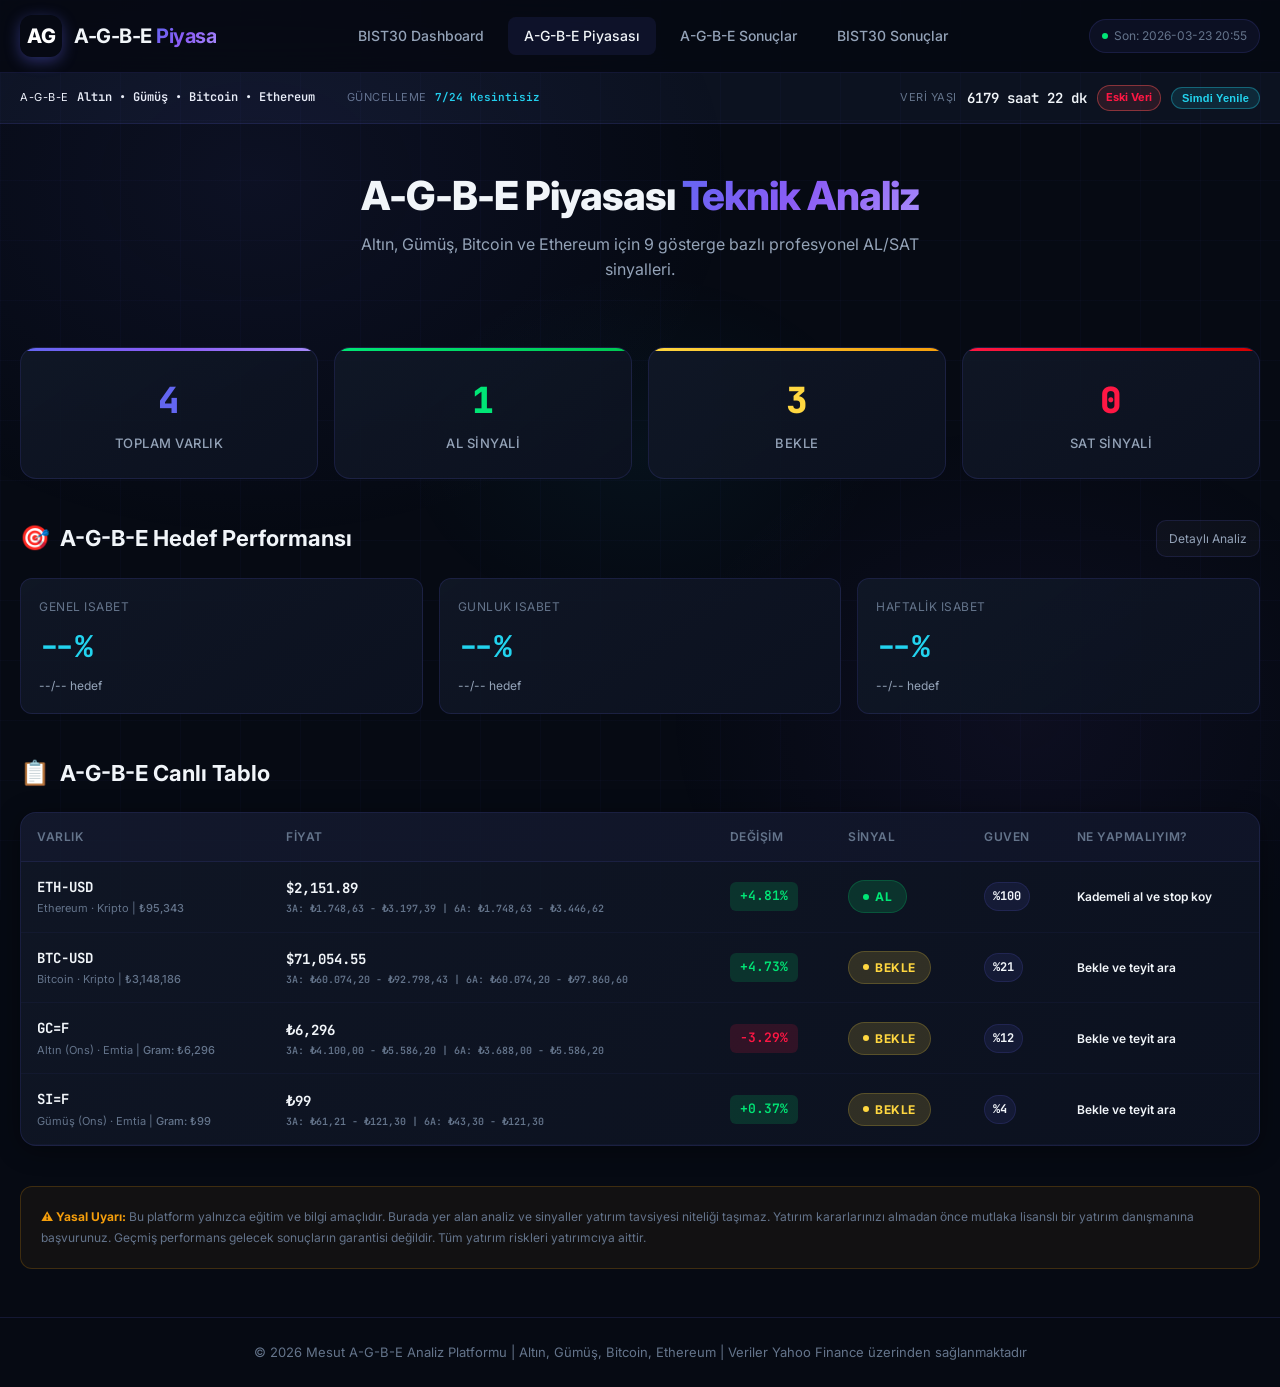
==== site/agbe.html @ 8041b6dc "feat: currency-aware display (USD for crypto, TL for commodities) + mobile overflow fix" ====
<!DOCTYPE html>
<html lang="tr">

<head>
    <meta charset="UTF-8">
    <meta name="viewport" content="width=device-width, initial-scale=1.0">
    <meta name="description"
        content="A-G-B-E Profesyonel Teknik Analiz - Altın, Gümüş, Bitcoin, Ethereum AL/SAT Sinyalleri">
    <title>A-G-B-E Analizi | Altın, Gümüş, Bitcoin, Ethereum</title>
    <link rel="stylesheet" href="css/style.css">
    <link rel="icon"
        href="data:image/svg+xml,%3Csvg xmlns='http://www.w3.org/2000/svg' viewBox='0 0 100 100'%3E%3Ctext y='.9em' font-size='90'%3E%F0%9F%93%8A%3C/text%3E%3C/svg%3E">
</head>

<body>

    <!-- Navbar -->
    <nav class="navbar">
        <div class="navbar-inner">
            <a href="index.html" class="logo">
                <div class="logo-icon" style="background:var(--accent-orange);">AG</div>
                <div class="logo-text">A-G-B-E <span>Piyasa</span></div>
            </a>
            <div class="nav-links">
                <a href="index.html" class="nav-link">BIST30 Dashboard</a>
                <a href="agbe.html" class="nav-link active" style="color:var(--accent-orange);">A-G-B-E Piyasası</a>
                <a href="agbe_tutturduklarim.html" class="nav-link">A-G-B-E Sonuçlar</a>
                <a href="tutturduklarim.html" class="nav-link">BIST30 Sonuçlar</a>
            </div>
            <button class="nav-toggle" id="navToggle" type="button" aria-label="Menüyü aç" aria-expanded="false" aria-controls="mobileNavPanel">
                <span class="sr-only">Menu</span>
                <span class="nav-toggle-bar"></span>
                <span class="nav-toggle-bar"></span>
                <span class="nav-toggle-bar"></span>
            </button>
            <div class="update-badge" id="updateBadge">
                <span class="update-dot"></span>
                <span id="updateTime">Yükleniyor...</span>
            </div>
        </div>
        <div class="mobile-nav-panel" id="mobileNavPanel">
            <a href="index.html" class="mobile-nav-link">BIST30 Dashboard</a>
            <a href="agbe.html" class="mobile-nav-link active" style="color:var(--accent-orange);">A-G-B-E Piyasası</a>
            <a href="agbe_tutturduklarim.html" class="mobile-nav-link">A-G-B-E Sonuçlar</a>
            <a href="tutturduklarim.html" class="mobile-nav-link">BIST30 Sonuçlar</a>
        </div>
    </nav>

    <!-- Market Bar -->
    <div class="market-bar" id="marketBar">
        <div class="market-bar-inner">
            <div class="market-item" id="agbeBar">
                <span class="market-label" style="color:var(--accent-orange);">A-G-B-E</span>
                <span class="market-value" style="font-size:12px;">Altın • Gümüş • Bitcoin • Ethereum</span>
            </div>
            <div class="market-item">
                <span class="market-label">Güncelleme</span>
                <span class="market-value" id="updateFreq" style="font-size:11px;color:var(--accent-cyan);">7/24 Kesintisiz</span>
            </div>
            <div class="market-item market-item-freshness">
                <span class="market-label">Veri Yaşı</span>
                <span class="market-value" id="dataAgeTop">--</span>
                <span class="market-freshness-state" id="dataStatusTop">Kontrol ediliyor</span>
                <button class="market-refresh-btn" id="manualRefreshBtn" type="button">Simdi Yenile</button>
            </div>
        </div>
    </div>

    <div class="container">

        <!-- Hero -->
        <div class="hero">
            <h1 class="hero-title">A-G-B-E Piyasası <span class="gradient-text">Teknik Analiz</span></h1>
            <p class="hero-desc">
                Altın, Gümüş, Bitcoin ve Ethereum için 9 gösterge bazlı profesyonel AL/SAT sinyalleri.
            </p>
        </div>

        <!-- Signal Summary -->
        <div class="signal-summary" id="signalSummary">
            <div class="signal-card total">
                <div class="signal-count" id="totalCount">0</div>
                <div class="signal-label">TOPLAM VARLIK</div>
            </div>
            <div class="signal-card buy">
                <div class="signal-count" id="buyCount">0</div>
                <div class="signal-label">AL SİNYALİ</div>
            </div>
            <div class="signal-card hold">
                <div class="signal-count" id="holdCount">0</div>
                <div class="signal-label">BEKLE</div>
            </div>
            <div class="signal-card sell">
                <div class="signal-count" id="sellCount">0</div>
                <div class="signal-label">SAT SİNYALİ</div>
            </div>
        </div>

        <!-- Performance Tracker -->
        <div class="section-header" id="performance-section">
            <h2 class="section-title">
                <span class="icon">🎯</span>
                A-G-B-E Hedef Performansı
            </h2>
            <a href="agbe_tutturduklarim.html" class="perf-link-btn">Detaylı Analiz</a>
        </div>
        <div class="performance-grid" id="performanceGrid">
            <div class="performance-card">
                <div class="performance-label">Genel Isabet</div>
                <div class="performance-value" id="overallHitRate">--%</div>
                <div class="performance-meta" id="overallHitCount">--/-- hedef</div>
            </div>
            <div class="performance-card">
                <div class="performance-label">Gunluk Isabet</div>
                <div class="performance-value" id="dailyHitRate">--%</div>
                <div class="performance-meta" id="dailyHitMeta">--/-- hedef</div>
            </div>
            <div class="performance-card">
                <div class="performance-label">Haftalik Isabet</div>
                <div class="performance-value" id="weeklyHitRate">--%</div>
                <div class="performance-meta" id="weeklyHitMeta">--/-- hedef</div>
            </div>
        </div>

        <!-- Varlık Tablosu -->
        <div class="section-header" id="stock-table">
            <h2 class="section-title">
                <span class="icon">📋</span>
                A-G-B-E Canlı Tablo
            </h2>
        </div>

        <div class="stock-table-wrapper">
            <table class="stock-table">
                <thead>
                    <tr>
                        <th data-sort="ticker">VARLIK</th>
                        <th data-sort="price">FİYAT</th>
                        <th data-sort="change_pct">DEĞİŞİM</th>
                        <th data-sort="signal">SİNYAL</th>
                        <th data-sort="confidence">GUVEN</th>
                        <th>NE YAPMALIYIM?</th>
                    </tr>
                </thead>
                <tbody id="stockTableBody">
                    <tr>
                        <td colspan="6" class="loading-cell">
                            <div class="loading">
                                <div class="spinner"></div>
                                <span class="loading-text">A-G-B-E verileri yükleniyor...</span>
                            </div>
                        </td>
                    </tr>
                </tbody>
            </table>
        </div>

        <!-- Disclaimer -->
        <div class="disclaimer">
            <strong>⚠️ Yasal Uyarı:</strong> Bu platform yalnızca eğitim ve bilgi amaçlıdır.
            Burada yer alan analiz ve sinyaller yatırım tavsiyesi niteliği taşımaz.
            Yatırım kararlarınızı almadan önce mutlaka lisanslı bir yatırım danışmanına başvurunuz.
            Geçmiş performans gelecek sonuçların garantisi değildir. Tüm yatırım riskleri yatırımcıya aittir.
        </div>

    </div>

    <!-- Footer -->
    <footer class="footer">
        <p>© 2026 Mesut A-G-B-E Analiz Platformu | Altın, Gümüş, Bitcoin, Ethereum | Veriler Yahoo Finance üzerinden
            sağlanmaktadır</p>
    </footer>

    <script src="js/app.js"></script>

    <!-- Floating Action & Bottom Nav -->
    <button class="scroll-top-btn" id="scrollTopBtn" aria-label="Yukari Cik">
        <svg viewBox="0 0 24 24"><path d="M12 4l-8 8h6v8h4v-8h6z"/></svg>
    </button>
    <nav class="bottom-nav">
        <div class="bottom-nav-inner">
            <a href="index.html" class="bottom-nav-link" id="navBist">
                <svg viewBox="0 0 24 24"><path d="M3 13h8V3H3v10zm0 8h8v-6H3v6zm10 0h8V11h-8v10zm0-18v6h8V3h-8z"/></svg>
                <span>BIST 30</span>
            </a>
            <a href="agbe.html" class="bottom-nav-link" id="navAgbe">
                <svg viewBox="0 0 24 24"><path d="M12 2C6.48 2 2 6.48 2 12s4.48 10 10 10 10-4.48 10-10S17.52 2 12 2zm1 13.5v1.5h-2v-1.5H8.5c-.83 0-1.5-.67-1.5-1.5v-2c0-.83.67-1.5 1.5-1.5h3v-1.5H8.5v-2H10V7h2v1.5h2.5c.83 0 1.5.67 1.5 1.5v2c0 .83-.67 1.5-1.5 1.5h-3v1.5h3v2z"/></svg>
                <span>AGBE</span>
            </a>
            <a href="tutturduklarim.html" class="bottom-nav-link" id="navPerfBist">
                <svg viewBox="0 0 24 24"><path d="M12 2C6.48 2 2 6.48 2 12s4.48 10 10 10 10-4.48 10-10S17.52 2 12 2zm-2 15l-5-5 1.41-1.41L10 14.17l7.59-7.59L19 8l-9 9z"/></svg>
                <span>Sonuç (B)</span>
            </a>
            <a href="agbe_tutturduklarim.html" class="bottom-nav-link" id="navPerfAgbe">
                <svg viewBox="0 0 24 24"><path d="M19 3H5c-1.1 0-2 .9-2 2v14c0 1.1.9 2 2 2h14c1.1 0 2-.9 2-2V5c0-1.1-.9-2-2-2zM9 17H7v-7h2v7zm4 0h-2V7h2v10zm4 0h-2v-4h2v4z"/></svg>
                <span>Sonuç (A)</span>
            </a>
        </div>
    </nav>
    <script>
        (function(){
            var path = window.location.pathname;
            if(path.includes('agbe_tutturduklarim')) document.getElementById('navPerfAgbe').classList.add('active-agbe');
            else if(path.includes('tutturduklarim')) document.getElementById('navPerfBist').classList.add('active');
            else if(path.includes('agbe')) document.getElementById('navAgbe').classList.add('active-agbe');
            else if(!path.includes('hisse')) document.getElementById('navBist').classList.add('active');

            var scrollBtn = document.getElementById('scrollTopBtn');
            window.addEventListener('scroll', function() {
                if(window.scrollY > 300) scrollBtn.classList.add('visible');
                else scrollBtn.classList.remove('visible');
            });
            scrollBtn.addEventListener('click', function() {
                window.scrollTo({ top: 0, behavior: 'smooth' });
            });
        })();
    </script>
</body>

</html>
---- site/css/style.css ----
/* ========================================
   BIST 30 ANALİZ - PREMIUM DARK THEME
   Borsa Analiz Platformu CSS
   ======================================== */

@import url('https://fonts.googleapis.com/css2?family=Inter:wght@300;400;500;600;700;800;900&family=JetBrains+Mono:wght@400;500;600&display=swap');

/* ── CSS Variables ── */
:root {
    --bg-primary: #060a13;
    --bg-secondary: #0c1220;
    --bg-card: #111827;
    --bg-card-hover: #1a2332;
    --bg-glass: rgba(17, 24, 39, 0.7);

    --border-color: rgba(99, 102, 241, 0.15);
    --border-glow: rgba(99, 102, 241, 0.3);

    --text-primary: #f1f5f9;
    --text-secondary: #94a3b8;
    --text-muted: #64748b;

    --accent-blue: #6366f1;
    --accent-purple: #8b5cf6;
    --accent-cyan: #22d3ee;
    --accent-gold: #f59e0b;

    --bull-green: #00e676;
    --bull-green-soft: rgba(0, 230, 118, 0.15);
    --bear-red: #ff1744;
    --bear-red-soft: rgba(255, 23, 68, 0.15);
    --hold-yellow: #ffd740;
    --hold-yellow-soft: rgba(255, 215, 64, 0.15);

    --gradient-1: linear-gradient(135deg, #6366f1 0%, #8b5cf6 50%, #a78bfa 100%);
    --gradient-bull: linear-gradient(135deg, #00e676, #00c853);
    --gradient-bear: linear-gradient(135deg, #ff1744, #d50000);
    --gradient-hold: linear-gradient(135deg, #ffd740, #f59e0b);
    --gradient-card: linear-gradient(145deg, rgba(17, 24, 39, 0.9) 0%, rgba(12, 18, 32, 0.95) 100%);

    --shadow-card: 0 4px 24px rgba(0, 0, 0, 0.4);
    --shadow-glow: 0 0 20px rgba(99, 102, 241, 0.2);
    --shadow-bull: 0 0 20px rgba(0, 230, 118, 0.15);
    --shadow-bear: 0 0 20px rgba(255, 23, 68, 0.15);

    --radius-sm: 8px;
    --radius-md: 12px;
    --radius-lg: 16px;
    --radius-xl: 24px;

    --transition: all 0.3s cubic-bezier(0.4, 0, 0.2, 1);
}

/* ── Reset & Base ── */
*,
*::before,
*::after {
    margin: 0;
    padding: 0;
    box-sizing: border-box;
}

html {
    scroll-behavior: smooth;
    overflow-x: hidden;
    width: 100%;
}

body {
    font-family: 'Inter', -apple-system, BlinkMacSystemFont, sans-serif;
    background: var(--bg-primary);
    color: var(--text-primary);
    line-height: 1.6;
    min-height: 100vh;
    overflow-x: hidden;
    width: 100%;
    position: relative;
}

/* ── Animated Background ── */
body::before {
    content: '';
    position: fixed;
    top: 0;
    left: 0;
    width: 100%;
    height: 100%;
    background:
        radial-gradient(ellipse 800px 600px at 20% 20%, rgba(99, 102, 241, 0.08) 0%, transparent 60%),
        radial-gradient(ellipse 600px 500px at 80% 80%, rgba(139, 92, 246, 0.06) 0%, transparent 60%),
        radial-gradient(ellipse 400px 300px at 50% 50%, rgba(34, 211, 238, 0.04) 0%, transparent 60%);
    pointer-events: none;
    z-index: 0;
}

/* ── Grid Lines Background ── */
body::after {
    content: '';
    position: fixed;
    top: 0;
    left: 0;
    width: 100%;
    height: 100%;
    background-image:
        linear-gradient(rgba(99, 102, 241, 0.03) 1px, transparent 1px),
        linear-gradient(90deg, rgba(99, 102, 241, 0.03) 1px, transparent 1px);
    background-size: 60px 60px;
    pointer-events: none;
    z-index: 0;
}

/* ── Layout ── */
.container {
    max-width: 1400px;
    margin: 0 auto;
    padding: 0 20px;
    position: relative;
    z-index: 1;
}

/* ── Header / Navbar ── */
.navbar {
    background: rgba(6, 10, 19, 0.85);
    backdrop-filter: blur(20px);
    -webkit-backdrop-filter: blur(20px);
    border-bottom: 1px solid var(--border-color);
    position: sticky;
    top: 0;
    z-index: 100;
    padding: 0 20px;
}

.navbar-inner {
    max-width: 1400px;
    margin: 0 auto;
    display: flex;
    align-items: center;
    justify-content: space-between;
    height: 72px;
}

.logo {
    display: flex;
    align-items: center;
    gap: 12px;
    text-decoration: none;
}

.logo-icon {
    width: 42px;
    height: 42px;
    background: var(--gradient-1);
    border-radius: var(--radius-md);
    display: flex;
    align-items: center;
    justify-content: center;
    font-size: 20px;
    font-weight: 800;
    color: white;
    box-shadow: 0 4px 15px rgba(99, 102, 241, 0.4);
    animation: pulse-glow 3s ease-in-out infinite;
}

@keyframes pulse-glow {

    0%,
    100% {
        box-shadow: 0 4px 15px rgba(99, 102, 241, 0.4);
    }

    50% {
        box-shadow: 0 4px 25px rgba(99, 102, 241, 0.6);
    }
}

.logo-text {
    font-size: 20px;
    font-weight: 700;
    color: var(--text-primary);
    letter-spacing: -0.5px;
}

.logo-text span {
    background: var(--gradient-1);
    -webkit-background-clip: text;
    -webkit-text-fill-color: transparent;
    background-clip: text;
}

.nav-links {
    display: flex;
    align-items: center;
    gap: 8px;
}

.nav-link {
    padding: 8px 16px;
    color: var(--text-secondary);
    text-decoration: none;
    font-size: 14px;
    font-weight: 500;
    border-radius: var(--radius-sm);
    transition: var(--transition);
}

.nav-link:hover,
.nav-link.active {
    color: var(--text-primary);
    background: rgba(99, 102, 241, 0.1);
}

.nav-link.active {
    color: var(--accent-blue);
}


.sr-only {
    position: absolute;
    width: 1px;
    height: 1px;
    padding: 0;
    margin: -1px;
    overflow: hidden;
    clip: rect(0, 0, 0, 0);
    border: 0;
}

.nav-toggle {
    display: none;
    width: 40px;
    height: 40px;
    border-radius: 10px;
    border: 1px solid var(--border-color);
    background: rgba(99, 102, 241, 0.08);
    align-items: center;
    justify-content: center;
    flex-direction: column;
    gap: 5px;
    cursor: pointer;
}

.nav-toggle-bar {
    width: 18px;
    height: 2px;
    border-radius: 999px;
    background: var(--text-primary);
    transition: transform 0.25s ease, opacity 0.2s ease;
}

.mobile-nav-panel {
    display: none;
}

.mobile-nav-link {
    text-decoration: none;
}

body.nav-open .nav-toggle-bar:nth-child(2) {
    transform: translateY(7px) rotate(45deg);
}

body.nav-open .nav-toggle-bar:nth-child(3) {
    opacity: 0;
}

body.nav-open .nav-toggle-bar:nth-child(4) {
    transform: translateY(-7px) rotate(-45deg);
}

.update-badge {
    display: flex;
    align-items: center;
    gap: 6px;
    font-size: 12px;
    color: var(--text-muted);
    padding: 6px 12px;
    background: rgba(99, 102, 241, 0.08);
    border: 1px solid var(--border-color);
    border-radius: 20px;
}

.update-dot {
    width: 6px;
    height: 6px;
    background: var(--bull-green);
    border-radius: 50%;
    animation: blink 2s ease-in-out infinite;
}

@keyframes blink {

    0%,
    100% {
        opacity: 1;
    }

    50% {
        opacity: 0.3;
    }
}

/* ── Market Summary Bar ── */
.market-bar {
    background: var(--bg-secondary);
    border-bottom: 1px solid var(--border-color);
    padding: 12px 20px;
    overflow: hidden;
}

.market-bar-inner {
    max-width: 1400px;
    margin: 0 auto;
    display: flex;
    align-items: center;
    gap: 32px;
}

.market-item {
    display: flex;
    align-items: center;
    gap: 8px;
    white-space: nowrap;
}

.market-item-label {
    font-size: 12px;
    color: var(--text-muted);
    text-transform: uppercase;
    letter-spacing: 0.5px;
}

.market-item-value {
    font-family: 'JetBrains Mono', monospace;
    font-size: 14px;
    font-weight: 600;
    color: var(--text-primary);
}

.market-item-change {
    font-family: 'JetBrains Mono', monospace;
    font-size: 13px;
    font-weight: 600;
    padding: 2px 8px;
    border-radius: 4px;
}

.market-item-change.positive {
    color: var(--bull-green);
    background: var(--bull-green-soft);
}

.market-item-change.negative {
    color: var(--bear-red);
    background: var(--bear-red-soft);
}

/* ── Hero Section ── */
.hero {
    padding: 48px 0 32px;
    text-align: center;
}

.hero h1 {
    font-size: 40px;
    font-weight: 800;
    letter-spacing: -1px;
    margin-bottom: 12px;
    line-height: 1.2;
}

.hero h1 .gradient {
    background: var(--gradient-1);
    -webkit-background-clip: text;
    -webkit-text-fill-color: transparent;
    background-clip: text;
}

.hero p {
    font-size: 16px;
    color: var(--text-secondary);
    max-width: 600px;
    margin: 0 auto;
}

/* ── Signal Summary Cards ── */
.signal-summary {
    display: grid;
    grid-template-columns: repeat(auto-fit, minmax(180px, 1fr));
    gap: 16px;
    margin: 32px 0;
}

.signal-card {
    background: var(--gradient-card);
    border: 1px solid var(--border-color);
    border-radius: var(--radius-lg);
    padding: 24px;
    text-align: center;
    transition: var(--transition);
    position: relative;
    overflow: hidden;
}

.signal-card::before {
    content: '';
    position: absolute;
    top: 0;
    left: 0;
    right: 0;
    height: 3px;
    border-radius: var(--radius-lg) var(--radius-lg) 0 0;
}

.signal-card.buy::before {
    background: var(--gradient-bull);
}

.signal-card.sell::before {
    background: var(--gradient-bear);
}

.signal-card.hold::before {
    background: var(--gradient-hold);
}

.signal-card.total::before {
    background: var(--gradient-1);
}

.signal-card:hover {
    transform: translateY(-4px);
    box-shadow: var(--shadow-card);
    border-color: var(--border-glow);
}

.signal-card-number {
    font-size: 36px;
    font-weight: 800;
    font-family: 'JetBrains Mono', monospace;
    margin-bottom: 4px;
}

.signal-card.buy .signal-card-number {
    color: var(--bull-green);
}

.signal-card.sell .signal-card-number {
    color: var(--bear-red);
}

.signal-card.hold .signal-card-number {
    color: var(--hold-yellow);
}

.signal-card.total .signal-card-number {
    color: var(--accent-blue);
}

.signal-card-label {
    font-size: 13px;
    color: var(--text-secondary);
    font-weight: 500;
    text-transform: uppercase;
    letter-spacing: 0.5px;
}

/* ── Stock Table ── */
.section-header {
    display: flex;
    align-items: center;
    justify-content: space-between;
    margin: 40px 0 20px;
    flex-wrap: wrap;
    gap: 16px;
}

.section-title {
    font-size: 22px;
    font-weight: 700;
    display: flex;
    align-items: center;
    gap: 10px;
}

.section-title .icon {
    font-size: 24px;
}

/* ── Filter & Search ── */
.controls {
    display: flex;
    align-items: center;
    gap: 10px;
    flex-wrap: wrap;
}

.search-box {
    position: relative;
}

.search-box input {
    background: var(--bg-card);
    border: 1px solid var(--border-color);
    border-radius: var(--radius-md);
    padding: 10px 16px 10px 40px;
    color: var(--text-primary);
    font-size: 14px;
    font-family: 'Inter', sans-serif;
    width: 220px;
    transition: var(--transition);
    outline: none;
}

.search-box input:focus {
    border-color: var(--accent-blue);
    box-shadow: 0 0 0 3px rgba(99, 102, 241, 0.15);
}

.search-box input::placeholder {
    color: var(--text-muted);
}

.search-box::before {
    content: '🔍';
    position: absolute;
    left: 14px;
    top: 50%;
    transform: translateY(-50%);
    font-size: 14px;
}

.filter-btn {
    padding: 10px 16px;
    background: var(--bg-card);
    border: 1px solid var(--border-color);
    border-radius: var(--radius-md);
    color: var(--text-secondary);
    font-size: 13px;
    font-weight: 500;
    cursor: pointer;
    transition: var(--transition);
    font-family: 'Inter', sans-serif;
}

.filter-btn:hover,
.filter-btn.active {
    background: rgba(99, 102, 241, 0.1);
    border-color: var(--accent-blue);
    color: var(--text-primary);
}

.filter-btn.active {
    color: var(--accent-blue);
}

/* ── Stock Table ── */
.stock-table-wrapper {
    background: var(--gradient-card);
    border: 1px solid var(--border-color);
    border-radius: var(--radius-lg);
    overflow: hidden;
    box-shadow: var(--shadow-card);
}

.stock-table {
    width: 100%;
    border-collapse: collapse;
}

.stock-table thead th {
    padding: 14px 16px;
    text-align: left;
    font-size: 12px;
    font-weight: 600;
    color: var(--text-muted);
    text-transform: uppercase;
    letter-spacing: 0.5px;
    border-bottom: 1px solid var(--border-color);
    background: rgba(99, 102, 241, 0.03);
    cursor: pointer;
    user-select: none;
    white-space: nowrap;
    transition: var(--transition);
}

.stock-table thead th:hover {
    color: var(--text-primary);
    background: rgba(99, 102, 241, 0.08);
}

.stock-table tbody tr {
    transition: var(--transition);
    cursor: pointer;
    border-bottom: 1px solid rgba(99, 102, 241, 0.05);
}

.stock-table tbody tr:hover {
    background: rgba(99, 102, 241, 0.06);
}

.stock-table td {
    padding: 14px 16px;
    font-size: 14px;
    vertical-align: middle;
}

.stock-name {
    display: flex;
    flex-direction: column;
    gap: 2px;
}

.stock-ticker {
    font-weight: 700;
    font-family: 'JetBrains Mono', monospace;
    color: var(--text-primary);
    font-size: 14px;
}

.stock-fullname {
    font-size: 12px;
    color: var(--text-muted);
}

.stock-price {
    font-family: 'JetBrains Mono', monospace;
    font-weight: 600;
    font-size: 14px;
}

.stock-change {
    font-family: 'JetBrains Mono', monospace;
    font-weight: 600;
    font-size: 13px;
    padding: 4px 10px;
    border-radius: 6px;
    display: inline-block;
}

.stock-change.positive {
    color: var(--bull-green);
    background: var(--bull-green-soft);
}

.stock-change.negative {
    color: var(--bear-red);
    background: var(--bear-red-soft);
}

.stock-change.neutral {
    color: var(--text-muted);
}

.rsi-value {
    font-family: 'JetBrains Mono', monospace;
    font-weight: 500;
    font-size: 13px;
}

.rsi-value.overbought {
    color: var(--bear-red);
}

.rsi-value.oversold {
    color: var(--bull-green);
}

.rsi-value.neutral {
    color: var(--text-secondary);
}

/* ── Signal Badge ── */
.signal-badge {
    padding: 6px 14px;
    border-radius: 20px;
    font-size: 12px;
    font-weight: 700;
    text-transform: uppercase;
    letter-spacing: 0.5px;
    display: inline-flex;
    align-items: center;
    gap: 6px;
    white-space: nowrap;
}

.signal-badge.strong-buy,
.signal-badge.buy,
.signal-badge.weak-buy {
    background: var(--bull-green-soft);
    color: var(--bull-green);
    border: 1px solid rgba(0, 230, 118, 0.2);
}

.signal-badge.strong-sell,
.signal-badge.sell,
.signal-badge.weak-sell {
    background: var(--bear-red-soft);
    color: var(--bear-red);
    border: 1px solid rgba(255, 23, 68, 0.2);
}

.signal-badge.hold {
    background: var(--hold-yellow-soft);
    color: var(--hold-yellow);
    border: 1px solid rgba(255, 215, 64, 0.2);
}

.signal-badge .dot {
    width: 6px;
    height: 6px;
    border-radius: 50%;
    background: currentColor;
    animation: blink 1.5s ease-in-out infinite;
}

/* ── Score Bar ── */
.score-bar {
    width: 80px;
    height: 6px;
    background: var(--bg-secondary);
    border-radius: 3px;
    overflow: hidden;
    position: relative;
}

.score-bar-fill {
    height: 100%;
    border-radius: 3px;
    transition: width 0.5s ease;
}

.score-value {
    font-family: 'JetBrains Mono', monospace;
    font-size: 12px;
    font-weight: 600;
    margin-top: 4px;
}

/* ── Top Signals Section ── */
.top-signals {
    display: grid;
    grid-template-columns: 1fr 1fr;
    gap: 20px;
    margin: 32px 0;
}

.top-signal-box {
    background: var(--gradient-card);
    border: 1px solid var(--border-color);
    border-radius: var(--radius-lg);
    padding: 24px;
    position: relative;
    overflow: hidden;
}

.top-signal-box::before {
    content: '';
    position: absolute;
    top: 0;
    left: 0;
    right: 0;
    height: 3px;
}

.top-signal-box.buy-box::before {
    background: var(--gradient-bull);
}

.top-signal-box.sell-box::before {
    background: var(--gradient-bear);
}

.top-signal-title {
    font-size: 16px;
    font-weight: 700;
    margin-bottom: 16px;
    display: flex;
    align-items: center;
    gap: 8px;
}

.top-signal-item {
    display: flex;
    align-items: center;
    justify-content: space-between;
    padding: 10px 0;
    border-bottom: 1px solid rgba(99, 102, 241, 0.05);
    transition: var(--transition);
    cursor: pointer;
}

.top-signal-item:hover {
    padding-left: 8px;
}

.top-signal-item:last-child {
    border-bottom: none;
}

.top-signal-ticker {
    font-family: 'JetBrains Mono', monospace;
    font-weight: 700;
    font-size: 14px;
}

.top-signal-score {
    font-family: 'JetBrains Mono', monospace;
    font-weight: 600;
    font-size: 13px;
    padding: 4px 10px;
    border-radius: 6px;
}

/* ── Detail Page ── */
.stock-header {
    padding: 32px 0 24px;
    display: flex;
    align-items: flex-start;
    justify-content: space-between;
    flex-wrap: wrap;
    gap: 20px;
}

.stock-header-left {
    display: flex;
    flex-direction: column;
    gap: 8px;
}

.stock-header-ticker {
    font-size: 16px;
    font-family: 'JetBrains Mono', monospace;
    color: var(--accent-blue);
    font-weight: 600;
}

.stock-header-name {
    font-size: 32px;
    font-weight: 800;
    letter-spacing: -0.5px;
}

.stock-header-sector {
    font-size: 14px;
    color: var(--text-muted);
    padding: 4px 12px;
    background: rgba(99, 102, 241, 0.08);
    border-radius: 20px;
    display: inline-block;
}

.stock-header-right {
    text-align: right;
    display: flex;
    flex-direction: column;
    align-items: flex-end;
    gap: 8px;
}

.stock-header-price {
    font-size: 36px;
    font-weight: 800;
    font-family: 'JetBrains Mono', monospace;
}

.stock-header-change {
    font-size: 18px;
    font-family: 'JetBrains Mono', monospace;
    font-weight: 600;
    padding: 4px 16px;
    border-radius: var(--radius-sm);
}

.back-link {
    display: inline-flex;
    align-items: center;
    gap: 6px;
    color: var(--text-secondary);
    text-decoration: none;
    font-size: 14px;
    margin-top: 24px;
    padding: 8px 16px;
    border-radius: var(--radius-md);
    transition: var(--transition);
}

.back-link:hover {
    color: var(--text-primary);
    background: rgba(99, 102, 241, 0.08);
}

/* ── Period Tabs ── */
.period-tabs {
    display: flex;
    gap: 4px;
    background: var(--bg-card);
    border-radius: var(--radius-md);
    padding: 4px;
    border: 1px solid var(--border-color);
    width: fit-content;
    margin: 24px 0;
}

.period-tab {
    padding: 8px 20px;
    border: none;
    background: transparent;
    color: var(--text-secondary);
    font-size: 13px;
    font-weight: 600;
    font-family: 'Inter', sans-serif;
    border-radius: var(--radius-sm);
    cursor: pointer;
    transition: var(--transition);
}

.period-tab:hover {
    color: var(--text-primary);
}

.period-tab.active {
    background: var(--accent-blue);
    color: white;
    box-shadow: 0 2px 8px rgba(99, 102, 241, 0.3);
}

/* ── Chart Container ── */
.chart-container {
    background: var(--gradient-card);
    border: 1px solid var(--border-color);
    border-radius: var(--radius-lg);
    padding: 24px;
    margin-bottom: 20px;
    box-shadow: var(--shadow-card);
}

.chart-title {
    font-size: 14px;
    font-weight: 600;
    color: var(--text-secondary);
    margin-bottom: 16px;
    text-transform: uppercase;
    letter-spacing: 0.5px;
}

.chart-area {
    height: 400px;
    position: relative;
}

.chart-area canvas {
    width: 100% !important;
    height: 100% !important;
}

.chart-grid {
    display: grid;
    grid-template-columns: 1fr 1fr;
    gap: 20px;
    margin-bottom: 20px;
}

.chart-grid .chart-area {
    height: 250px;
}

/* ── Indicator Cards ── */
.indicators-grid {
    display: grid;
    grid-template-columns: repeat(auto-fit, minmax(280px, 1fr));
    gap: 16px;
    margin: 20px 0;
}

.indicator-card {
    background: var(--gradient-card);
    border: 1px solid var(--border-color);
    border-radius: var(--radius-lg);
    padding: 20px;
    transition: var(--transition);
}

.indicator-card:hover {
    border-color: var(--border-glow);
    box-shadow: var(--shadow-glow);
}

.indicator-name {
    font-size: 12px;
    font-weight: 600;
    color: var(--text-muted);
    text-transform: uppercase;
    letter-spacing: 0.5px;
    margin-bottom: 8px;
}

.indicator-value {
    font-size: 24px;
    font-weight: 700;
    font-family: 'JetBrains Mono', monospace;
    margin-bottom: 4px;
}

.indicator-comment {
    font-size: 13px;
    color: var(--text-secondary);
}

.indicator-bar {
    width: 100%;
    height: 8px;
    background: var(--bg-secondary);
    border-radius: 4px;
    margin-top: 12px;
    overflow: hidden;
}

.indicator-bar-fill {
    height: 100%;
    border-radius: 4px;
    transition: width 0.8s ease;
}

/* ── Recommendation Card ── */
.rec-card {
    background: var(--gradient-card);
    border: 1px solid var(--border-color);
    border-radius: var(--radius-xl);
    padding: 32px;
    margin: 24px 0;
    text-align: center;
    position: relative;
    overflow: hidden;
}

.rec-card.buy {
    border-color: rgba(0, 230, 118, 0.2);
    box-shadow: var(--shadow-bull);
}

.rec-card.sell {
    border-color: rgba(255, 23, 68, 0.2);
    box-shadow: var(--shadow-bear);
}

.rec-signal {
    font-size: 32px;
    font-weight: 900;
    margin-bottom: 8px;
    letter-spacing: 1px;
}

.rec-score {
    font-size: 48px;
    font-weight: 800;
    font-family: 'JetBrains Mono', monospace;
    margin: 16px 0;
}

.rec-confidence {
    font-size: 14px;
    color: var(--text-secondary);
}

.rec-confidence-bar {
    width: 200px;
    height: 8px;
    background: var(--bg-secondary);
    border-radius: 4px;
    margin: 8px auto 0;
    overflow: hidden;
}

.rec-confidence-fill {
    height: 100%;
    border-radius: 4px;
    background: var(--gradient-1);
    transition: width 1s ease;
}

/* ── Analysis Details ── */
.analysis-details {
    margin: 24px 0;
}

.analysis-item {
    display: flex;
    align-items: center;
    justify-content: space-between;
    padding: 16px 20px;
    background: var(--gradient-card);
    border: 1px solid var(--border-color);
    border-radius: var(--radius-md);
    margin-bottom: 8px;
    transition: var(--transition);
}

.analysis-item:hover {
    border-color: var(--border-glow);
}

.analysis-left {
    display: flex;
    align-items: center;
    gap: 12px;
}

.analysis-indicator-name {
    font-weight: 600;
    font-size: 14px;
    min-width: 100px;
}

.analysis-comment {
    font-size: 13px;
    color: var(--text-secondary);
}

.analysis-score {
    font-family: 'JetBrains Mono', monospace;
    font-weight: 700;
    font-size: 14px;
    padding: 4px 12px;
    border-radius: 6px;
    white-space: nowrap;
}

.analysis-score.positive {
    color: var(--bull-green);
    background: var(--bull-green-soft);
}

.analysis-score.negative {
    color: var(--bear-red);
    background: var(--bear-red-soft);
}

.analysis-score.neutral {
    color: var(--text-muted);
    background: rgba(100, 116, 139, 0.1);
}

/* ── Disclaimer ── */
.disclaimer {
    margin: 40px 0;
    padding: 20px;
    background: rgba(245, 158, 11, 0.05);
    border: 1px solid rgba(245, 158, 11, 0.2);
    border-radius: var(--radius-md);
    font-size: 12px;
    color: var(--text-muted);
    line-height: 1.7;
}

.disclaimer strong {
    color: var(--accent-gold);
}

/* ── Footer ── */
.footer {
    border-top: 1px solid var(--border-color);
    padding: 32px 20px;
    margin-top: 60px;
    text-align: center;
}

.footer p {
    font-size: 13px;
    color: var(--text-muted);
}

.footer a {
    color: var(--accent-blue);
    text-decoration: none;
}

/* ── Loading ── */
.loading {
    display: flex;
    flex-direction: column;
    align-items: center;
    justify-content: center;
    padding: 80px 20px;
    gap: 20px;
}

.spinner {
    width: 48px;
    height: 48px;
    border: 3px solid var(--border-color);
    border-top-color: var(--accent-blue);
    border-radius: 50%;
    animation: spin 0.8s linear infinite;
}

@keyframes spin {
    to {
        transform: rotate(360deg);
    }
}

.loading-text {
    font-size: 14px;
    color: var(--text-secondary);
}

/* ── Responsive ── */
@media (max-width: 768px) {
    .navbar-inner {
        height: auto;
        min-height: 68px;
        padding: 12px 0;
        gap: 12px;
    }

    .nav-links {
        display: none;
    }

    .nav-toggle {
        display: inline-flex;
    }

    .update-badge {
        margin-left: auto;
    }

    .mobile-nav-panel {
        display: grid;
        gap: 6px;
        max-height: 0;
        overflow: hidden;
        opacity: 0;
        padding: 0;
        border-top: 1px solid transparent;
        transition: max-height 0.25s ease, opacity 0.2s ease, padding 0.2s ease;
    }

    .mobile-nav-link {
        display: block;
        color: var(--text-secondary);
        padding: 9px 8px;
        border-radius: 8px;
        font-size: 14px;
        border: 1px solid transparent;
    }

    .mobile-nav-link.active {
        color: var(--accent-blue);
        border-color: rgba(99, 102, 241, 0.25);
        background: rgba(99, 102, 241, 0.08);
    }

    body.nav-open .mobile-nav-panel {
        max-height: 220px;
        opacity: 1;
        padding: 10px 0 4px;
        border-top-color: var(--border-color);
    }

    .hero h1 {
        font-size: 28px;
    }

    .signal-summary {
        grid-template-columns: repeat(2, 1fr);
    }

    .top-signals {
        grid-template-columns: 1fr;
    }

    .chart-grid {
        grid-template-columns: 1fr;
    }

    .stock-table-wrapper {
        overflow: visible;
    }

    .stock-table {
        min-width: 0;
    }

    .stock-header {
        flex-direction: column;
    }

    .stock-header-right {
        align-items: flex-start;
        text-align: left;
    }

    .stock-header-price {
        font-size: 28px;
    }

    .indicators-grid {
        grid-template-columns: 1fr;
    }

    .section-header {
        flex-direction: column;
        align-items: flex-start;
    }

    .controls {
        width: 100%;
    }

    .search-box input {
        width: 100%;
    }

    .analysis-item {
        flex-direction: column;
        align-items: flex-start;
        gap: 8px;
    }

    .market-bar-inner {
        overflow-x: auto;
        -webkit-overflow-scrolling: touch;
        padding-bottom: 8px;
        /* Room for scrollbar */
    }

    .market-item-freshness {
        margin-left: 0;
        flex-wrap: wrap;
    }

    .market-refresh-btn {
        width: 100%;
        text-align: center;
    }
}

@media (max-width: 480px) {
    .update-badge {
        width: 100%;
        justify-content: center;
    }

    .mobile-nav-link {
        font-size: 13px;
    }

    .signal-summary {
        grid-template-columns: 1fr 1fr;
        gap: 10px;
    }

    .signal-card {
        padding: 16px;
    }

    .signal-card-number {
        font-size: 28px;
    }

    .container {
        padding: 0 12px;
    }
}

/* ── Scrollbar ── */
::-webkit-scrollbar {
    width: 8px;
    height: 8px;
}

::-webkit-scrollbar-track {
    background: var(--bg-secondary);
}

::-webkit-scrollbar-thumb {
    background: var(--border-color);
    border-radius: 4px;
}

::-webkit-scrollbar-thumb:hover {
    background: var(--accent-blue);
}

/* ── Animations ── */
@keyframes fadeInUp {
    from {
        opacity: 0;
        transform: translateY(20px);
    }

    to {
        opacity: 1;
        transform: translateY(0);
    }
}

.fade-in {
    animation: fadeInUp 0.5s ease forwards;
}

.fade-in-delay-1 {
    animation-delay: 0.1s;
    opacity: 0;
}

.fade-in-delay-2 {
    animation-delay: 0.2s;
    opacity: 0;
}

.fade-in-delay-3 {
    animation-delay: 0.3s;
    opacity: 0;
}

.fade-in-delay-4 {
    animation-delay: 0.4s;
    opacity: 0;
}

/* ============================
   V2.0 — New Section Styles
   ============================ */

/* ── Gradient Text ── */
.gradient-text {
    background: var(--gradient-1);
    -webkit-background-clip: text;
    -webkit-text-fill-color: transparent;
    background-clip: text;
}

/* ── Market Bar Labels ── */
.market-label {
    font-size: 11px;
    color: var(--text-muted);
    text-transform: uppercase;
    letter-spacing: 0.5px;
}

.market-value {
    font-family: 'JetBrains Mono', monospace;
    font-size: 14px;
    font-weight: 600;
    color: var(--text-primary);
}

.market-change {
    font-family: 'JetBrains Mono', monospace;
    font-size: 13px;
    font-weight: 600;
    padding: 2px 8px;
    border-radius: 4px;
}

.market-change.positive {
    color: var(--bull-green);
    background: var(--bull-green-soft);
}

.market-change.negative {
    color: var(--bear-red);
    background: var(--bear-red-soft);
}

.market-item-freshness {
    margin-left: auto;
    gap: 10px;
}


.market-refresh-btn {
    border: 1px solid rgba(34, 211, 238, 0.35);
    background: rgba(34, 211, 238, 0.12);
    color: var(--accent-cyan);
    border-radius: 999px;
    padding: 4px 10px;
    font-size: 11px;
    font-weight: 700;
    letter-spacing: 0.2px;
    cursor: pointer;
    transition: var(--transition);
}

.market-refresh-btn:hover {
    background: rgba(34, 211, 238, 0.2);
    border-color: rgba(34, 211, 238, 0.55);
}

.market-refresh-btn:disabled {
    opacity: 0.65;
    cursor: wait;
}

#manualRefreshStatus {
    color: var(--text-muted);
}

.market-freshness-state {
    font-size: 11px;
    font-weight: 700;
    padding: 3px 8px;
    border-radius: 999px;
    border: 1px solid var(--border-color);
    color: var(--text-secondary);
    background: rgba(255, 255, 255, 0.04);
}

.market-freshness-state.fresh {
    color: var(--bull-green);
    border-color: rgba(34, 197, 94, 0.45);
    background: rgba(34, 197, 94, 0.12);
}

.market-freshness-state.warn {
    color: var(--accent-yellow);
    border-color: rgba(255, 215, 64, 0.4);
    background: rgba(255, 215, 64, 0.12);
}

.market-freshness-state.stale {
    color: var(--bear-red);
    border-color: rgba(255, 82, 82, 0.45);
    background: rgba(255, 82, 82, 0.12);
}

/* ── Hero Updates ── */
.hero-title {
    font-size: 40px;
    font-weight: 800;
    letter-spacing: -1px;
    margin-bottom: 12px;
    line-height: 1.2;
}

.hero-desc {
    font-size: 16px;
    color: var(--text-secondary);
    max-width: 700px;
    margin: 0 auto;
}

/* ── Signal Count/Label ── */
.signal-count {
    font-size: 36px;
    font-weight: 800;
    font-family: 'JetBrains Mono', monospace;
    margin-bottom: 4px;
}

.signal-card.buy .signal-count {
    color: var(--bull-green);
}

.signal-card.sell .signal-count {
    color: var(--bear-red);
}

.signal-card.hold .signal-count {
    color: var(--hold-yellow);
}

.signal-card.total .signal-count {
    color: var(--accent-blue);
}

.signal-label {
    font-size: 13px;
    color: var(--text-secondary);
    font-weight: 500;
    text-transform: uppercase;
    letter-spacing: 0.5px;
}

/* ── Table Controls ── */
.table-controls {
    display: flex;
    align-items: center;
    gap: 12px;
    flex-wrap: wrap;
}

.search-icon {
    font-size: 14px;
    position: absolute;
    left: 14px;
    top: 50%;
    transform: translateY(-50%);
}

.search-input {
    background: var(--bg-card);
    border: 1px solid var(--border-color);
    border-radius: var(--radius-md);
    padding: 10px 16px 10px 36px;
    color: var(--text-primary);
    font-size: 14px;
    font-family: 'Inter', sans-serif;
    width: 200px;
    transition: var(--transition);
    outline: none;
}

.search-input:focus {
    border-color: var(--accent-blue);
    box-shadow: 0 0 0 3px rgba(99, 102, 241, 0.15);
}

.search-input::placeholder {
    color: var(--text-muted);
}

.filter-tabs {
    display: flex;
    gap: 4px;
}

.filter-tab {
    padding: 8px 16px;
    background: var(--bg-card);
    border: 1px solid var(--border-color);
    border-radius: var(--radius-md);
    color: var(--text-secondary);
    font-size: 13px;
    font-weight: 500;
    cursor: pointer;
    transition: var(--transition);
    font-family: 'Inter', sans-serif;
}

.filter-tab:hover,
.filter-tab.active {
    background: rgba(99, 102, 241, 0.1);
    border-color: var(--accent-blue);
    color: var(--text-primary);
}

.filter-tab.active {
    color: var(--accent-blue);
}

/* ── Top Signals Grid ── */
.top-signals-grid {
    display: grid;
    grid-template-columns: 1fr 1fr;
    gap: 20px;
    margin: 20px 0;
}

.top-signals-list {
    background: var(--gradient-card);
    border: 1px solid var(--border-color);
    border-radius: var(--radius-lg);
    padding: 16px;
}

.top-signal-item {
    display: flex;
    align-items: center;
    justify-content: space-between;
    padding: 12px 8px;
    border-bottom: 1px solid rgba(99, 102, 241, 0.05);
    transition: var(--transition);
    text-decoration: none;
    color: inherit;
    border-radius: var(--radius-sm);
}

.top-signal-item:hover {
    background: rgba(99, 102, 241, 0.06);
    padding-left: 12px;
}

.top-signal-item:last-child {
    border-bottom: none;
}

.top-signal-left {
    display: flex;
    align-items: center;
    gap: 8px;
    font-size: 14px;
}

.top-signal-right {
    display: flex;
    align-items: center;
    gap: 10px;
}

/* ── Stock Table Cell ── */
.stock-cell-name {
    display: flex;
    flex-direction: column;
    gap: 2px;
}

.stock-cell-name strong {
    font-family: 'JetBrains Mono', monospace;
    font-size: 14px;
}

.stock-sector {
    font-size: 11px;
    color: var(--text-muted);
}

.price-cell {
    font-family: 'JetBrains Mono', monospace;
    font-weight: 600;
    font-size: 14px;
}

.price-main {
    font-size: 14px;
    font-weight: 700;
}

.price-ranges {
    margin-top: 3px;
    font-size: 10px;
    color: var(--text-muted);
    line-height: 1.35;
}

.setup-badge,
.rr-badge {
    display: inline-block;
    font-family: 'JetBrains Mono', monospace;
    font-size: 11px;
    border-radius: 999px;
    padding: 2px 8px;
    border: 1px solid var(--border-color);
}

.setup-badge.grade-a {
    color: var(--bull-green);
    background: rgba(34, 197, 94, 0.12);
}

.setup-badge.grade-b {
    color: var(--accent-yellow);
    background: rgba(255, 215, 64, 0.12);
}

.setup-badge.grade-c {
    color: var(--bear-red);
    background: rgba(255, 82, 82, 0.12);
}

.setup-hint {
    display: block;
    margin-top: 3px;
    font-size: 10px;
    color: var(--text-muted);
}

.rr-badge.rr-good {
    color: var(--bull-green);
    background: rgba(34, 197, 94, 0.12);
}

.rr-badge.rr-mid {
    color: var(--accent-yellow);
    background: rgba(255, 215, 64, 0.12);
}

.rr-badge.rr-low,
.rr-badge.rr-neutral {
    color: var(--bear-red);
    background: rgba(255, 82, 82, 0.12);
}

.score-cell {
    display: flex;
    flex-direction: column;
    align-items: flex-end;
    gap: 4px;
}

.stock-row {
    animation: fadeInUp 0.3s ease forwards;
    opacity: 0;
}

/* ── Index Commentary ── */
.index-commentary-grid {
    display: grid;
    grid-template-columns: 1fr 1fr;
    gap: 20px;
    margin: 20px 0;
}

.index-card {
    background: var(--gradient-card);
    border: 1px solid var(--border-color);
    border-radius: var(--radius-lg);
    padding: 24px;
    transition: var(--transition);
}

.index-card:hover {
    border-color: var(--border-glow);
    box-shadow: var(--shadow-glow);
}

.index-card-header {
    display: flex;
    justify-content: space-between;
    align-items: flex-start;
    margin-bottom: 16px;
}

.index-name {
    font-size: 14px;
    color: var(--text-muted);
    text-transform: uppercase;
    letter-spacing: 0.5px;
    font-weight: 600;
}

.index-value {
    font-family: 'JetBrains Mono', monospace;
    font-size: 28px;
    font-weight: 800;
    color: var(--text-primary);
    margin-top: 4px;
}

.index-trend {
    font-size: 14px;
    font-weight: 700;
    margin-bottom: 8px;
}

.index-comment {
    font-size: 14px;
    color: var(--text-secondary);
    line-height: 1.6;
}

/* ── News Section ── */
.news-grid {
    display: grid;
    grid-template-columns: repeat(auto-fit, minmax(280px, 1fr));
    gap: 16px;
    margin: 20px 0;
}

.news-card {
    background: var(--gradient-card);
    border: 1px solid var(--border-color);
    border-radius: var(--radius-md);
    padding: 20px;
    display: flex;
    gap: 14px;
    transition: var(--transition);
}

.news-card:hover {
    border-color: var(--border-glow);
    transform: translateY(-2px);
}

.news-icon {
    font-size: 28px;
    flex-shrink: 0;
}

.news-content {
    flex: 1;
}

.news-title {
    font-size: 14px;
    font-weight: 700;
    margin-bottom: 6px;
    color: var(--text-primary);
}

.news-summary {
    font-size: 13px;
    color: var(--text-secondary);
    line-height: 1.5;
    margin-bottom: 8px;
}

.news-meta {
    font-size: 11px;
    color: var(--text-muted);
}

/* ── Data Freshness ── */
.data-freshness {
    display: flex;
    align-items: center;
    gap: 16px;
    background: rgba(99, 102, 241, 0.06);
    border: 1px solid var(--border-color);
    border-radius: var(--radius-md);
    padding: 16px 20px;
    margin: 32px 0;
}

.data-freshness-top {
    margin: 12px 0 20px;
}

.freshness-icon {
    font-size: 32px;
    flex-shrink: 0;
}

.freshness-info {
    font-size: 13px;
    color: var(--text-secondary);
    line-height: 1.6;
}

.freshness-info strong {
    color: var(--text-primary);
}

/* ── Back Link ── */
.back-link {
    display: inline-block;
    color: var(--accent-blue);
    text-decoration: none;
    font-size: 14px;
    font-weight: 500;
    padding: 12px 0;
    transition: var(--transition);
}

.back-link:hover {
    color: var(--accent-cyan);
    transform: translateX(-4px);
}

/* ── Explanation Card ── */
.explanation-card {
    background: var(--gradient-card);
    border: 1px solid var(--border-color);
    border-radius: var(--radius-lg);
    padding: 24px;
    margin-bottom: 24px;
    line-height: 1.8;
}

.explanation-text {
    font-size: 14px;
    color: var(--text-secondary);
}

.explanation-section-title {
    font-size: 15px;
    font-weight: 700;
    color: var(--text-primary);
    margin-top: 16px;
    margin-bottom: 8px;
}

.explanation-section-title:first-child {
    margin-top: 0;
}

.explanation-bullet {
    padding-left: 12px;
    font-family: 'JetBrains Mono', monospace;
    font-size: 13px;
    color: var(--text-primary);
    line-height: 1.7;
}

.explanation-line {
    margin-bottom: 4px;
}

/* ── Targets Grid ── */
.targets-grid {
    display: grid;
    grid-template-columns: repeat(auto-fit, minmax(180px, 1fr));
    gap: 12px;
    margin-bottom: 24px;
}

.target-card {
    background: var(--gradient-card);
    border: 1px solid var(--border-color);
    border-radius: var(--radius-md);
    padding: 20px;
    text-align: center;
    transition: var(--transition);
}

.target-card:hover {
    transform: translateY(-3px);
    box-shadow: var(--shadow-card);
}

.target-card.buy-target {
    border-color: rgba(0, 230, 118, 0.2);
}

.target-card.sell-target {
    border-color: rgba(255, 23, 68, 0.2);
}

.target-card.stop-target {
    border-color: rgba(255, 23, 68, 0.3);
    background: linear-gradient(145deg, rgba(255, 23, 68, 0.08) 0%, rgba(17, 24, 39, 0.95) 100%);
}

.target-card.add-target {
    border-color: rgba(34, 211, 238, 0.3);
    background: linear-gradient(145deg, rgba(34, 211, 238, 0.08) 0%, rgba(17, 24, 39, 0.95) 100%);
}

.target-icon {
    font-size: 24px;
    margin-bottom: 8px;
}

.target-label {
    font-size: 12px;
    color: var(--text-muted);
    text-transform: uppercase;
    letter-spacing: 0.5px;
    margin-bottom: 8px;
    font-weight: 600;
}

.target-value {
    font-family: 'JetBrains Mono', monospace;
    font-size: 20px;
    font-weight: 700;
    color: var(--text-primary);
}

.target-pct {
    font-family: 'JetBrains Mono', monospace;
    font-size: 12px;
    color: var(--bull-green);
    margin-top: 4px;
}

.sell-target .target-value {
    color: var(--bear-red);
}

.sell-target .target-pct {
    color: var(--bear-red);
}

/* ── Fibonacci / Support-Resistance Levels ── */
.levels-grid {
    display: grid;
    grid-template-columns: 1fr 1fr;
    gap: 20px;
    margin-bottom: 24px;
}

.levels-section {
    background: var(--gradient-card);
    border: 1px solid var(--border-color);
    border-radius: var(--radius-lg);
    padding: 20px;
}

.levels-title {
    font-size: 15px;
    font-weight: 700;
    margin-bottom: 16px;
    color: var(--text-primary);
}

.level-row {
    display: flex;
    align-items: center;
    justify-content: space-between;
    padding: 8px 12px;
    border-radius: var(--radius-sm);
    margin-bottom: 4px;
    font-size: 13px;
    transition: var(--transition);
}

.level-row:hover {
    background: rgba(99, 102, 241, 0.06);
}

.level-row.level-active {
    background: rgba(99, 102, 241, 0.12);
    border: 1px solid var(--border-glow);
}

.level-label {
    font-weight: 500;
    color: var(--text-secondary);
}

.level-value {
    font-family: 'JetBrains Mono', monospace;
    font-weight: 600;
    color: var(--text-primary);
}

.level-badge {
    font-size: 11px;
    color: var(--accent-cyan);
    font-weight: 600;
}

/* ── Indicator Cards (Updated) ── */
.indicators-grid {
    display: grid;
    grid-template-columns: repeat(auto-fit, minmax(200px, 1fr));
    gap: 12px;
    margin-bottom: 24px;
}

.indicator-card {
    background: var(--gradient-card);
    border: 1px solid var(--border-color);
    border-radius: var(--radius-md);
    padding: 16px;
    transition: var(--transition);
}

.indicator-card:hover {
    border-color: var(--border-glow);
    transform: translateY(-2px);
}

.indicator-name {
    font-size: 12px;
    color: var(--text-muted);
    text-transform: uppercase;
    letter-spacing: 0.5px;
    font-weight: 600;
    margin-bottom: 8px;
}

.indicator-value {
    font-family: 'JetBrains Mono', monospace;
    font-size: 24px;
    font-weight: 700;
    margin-bottom: 4px;
}

.indicator-comment {
    font-size: 12px;
    color: var(--text-secondary);
    margin-top: 4px;
}

.indicator-bar {
    width: 100%;
    height: 4px;
    background: var(--bg-secondary);
    border-radius: 2px;
    overflow: hidden;
    margin-top: 8px;
}

.indicator-bar-fill {
    height: 100%;
    background: var(--accent-blue);
    border-radius: 2px;
    transition: width 0.8s ease;
}

/* ── Analysis Details ── */
.analysis-details {
    margin-bottom: 24px;
}

.analysis-item {
    display: flex;
    align-items: flex-start;
    justify-content: space-between;
    padding: 16px 20px;
    background: var(--gradient-card);
    border: 1px solid var(--border-color);
    border-radius: var(--radius-md);
    margin-bottom: 8px;
    transition: var(--transition);
    gap: 16px;
}

.analysis-item:hover {
    border-color: var(--border-glow);
}

.analysis-left {
    display: flex;
    gap: 12px;
    align-items: flex-start;
    flex: 1;
}

.analysis-indicator-name {
    font-size: 14px;
    font-weight: 700;
    color: var(--text-primary);
    margin-bottom: 4px;
}

.analysis-comment {
    font-size: 13px;
    color: var(--text-secondary);
    line-height: 1.5;
}

.analysis-score {
    font-family: 'JetBrains Mono', monospace;
    font-weight: 700;
    font-size: 14px;
    padding: 4px 10px;
    border-radius: 6px;
    white-space: nowrap;
}

.analysis-score.positive {
    color: var(--bull-green);
    background: var(--bull-green-soft);
}

.analysis-score.negative {
    color: var(--bear-red);
    background: var(--bear-red-soft);
}

.analysis-score.neutral {
    color: var(--hold-yellow);
    background: var(--hold-yellow-soft);
}

/* ── Loading ── */
.loading {
    display: flex;
    align-items: center;
    justify-content: center;
    gap: 12px;
    padding: 40px;
}

.spinner {
    width: 24px;
    height: 24px;
    border: 3px solid var(--border-color);
    border-top-color: var(--accent-blue);
    border-radius: 50%;
    animation: spin 0.8s linear infinite;
}

@keyframes spin {
    to {
        transform: rotate(360deg);
    }
}

.loading-text {
    color: var(--text-muted);
    font-size: 14px;
}

.loading-cell {
    text-align: center;
    padding: 40px;
}

/* ── Footer override ── */
.footer {
    text-align: center;
    padding: 24px;
    font-size: 12px;
    color: var(--text-muted);
    border-top: 1px solid var(--border-color);
    margin-top: 48px;
}

/* ── Responsive for new sections ── */
@media (max-width: 768px) {

    .index-commentary-grid,
    .top-signals-grid,
    .levels-grid {
        grid-template-columns: 1fr;
    }

    html, body {
        overflow-x: hidden !important;
        max-width: 100vw;
    }

    *, *::before, *::after {
        box-sizing: border-box;
    }

    .container, .market-bar-inner, .navbar-inner {
        max-width: 100vw;
        overflow-x: hidden;
    }

    .targets-grid {
        grid-template-columns: repeat(2, 1fr);
    }

    .table-controls {
        flex-direction: column;
        align-items: stretch;
    }

    .search-input {
        width: 100%;
    }

    .analysis-item {
        flex-direction: column;
    }

    .hero-title {
        font-size: 28px;
    }

    .index-value {
        font-size: 22px;
    }

    .indicator-value {
        font-size: 20px;
    }

    /* ── Mobile Table Stacked Cards ── */
    .stock-table-wrapper, .performance-table-wrapper {
        border: none;
        background: transparent;
        border-radius: 0;
        margin-bottom: 80px; /* Room for bottom nav */
    }
    
    table {
        border-collapse: collapse;
        width: 100%;
    }
    
    table thead {
        display: none;
    }

    table tr {
        display: flex;
        flex-direction: column;
        background: var(--gradient-card);
        border: 1px solid var(--border-color);
        border-radius: var(--radius-lg);
        margin-bottom: 16px;
        padding: 16px;
    }

    table td {
        display: flex;
        justify-content: space-between;
        align-items: center;
        padding: 8px 0;
        border-bottom: 1px solid rgba(255,255,255,0.05);
        font-size: 13px;
        white-space: normal;
    }

    table td:last-child {
        border-bottom: none;
    }

    table td::before {
        content: attr(data-label);
        font-size: 11px;
        color: var(--text-muted);
        text-transform: uppercase;
        font-weight: 600;
        margin-right: auto;
    }

    /* Ensure badges scale nicely inside cards */
    .signal-badge {
        font-size: 10px;
        padding: 4px 8px;
    }
    
    .loading-cell, .loading-cell::before {
        content: none !important;
        justify-content: center !important;
        border: none !important;
        display: block !important;
        text-align: center;
    }
}

/* ── Bottom Navigation Bar ── */
.bottom-nav {
    display: none;
    position: fixed;
    bottom: 0;
    left: 0;
    right: 0;
    background: rgba(17, 24, 39, 0.95);
    backdrop-filter: blur(10px);
    border-top: 1px solid var(--border-color);
    z-index: 1000;
    padding: 10px 16px;
    padding-bottom: calc(10px + env(safe-area-inset-bottom));
}

.bottom-nav-inner {
    display: flex;
    justify-content: space-around;
    align-items: center;
}

.bottom-nav-link {
    display: flex;
    flex-direction: column;
    align-items: center;
    color: var(--text-muted);
    text-decoration: none;
    font-size: 10px;
    gap: 4px;
    transition: var(--transition);
}

.bottom-nav-link.active {
    color: var(--accent-cyan);
}
.bottom-nav-link.active-agbe {
    color: var(--accent-orange);
}

.bottom-nav-link svg {
    width: 20px;
    height: 20px;
    fill: currentColor;
}

@media (max-width: 768px) {
    .bottom-nav {
        display: block;
    }
    .footer {
        padding-bottom: 80px; /* Room for nav */
    }
}

/* ── Scroll to Top Button ── */
.scroll-top-btn {
    position: fixed;
    bottom: 80px;
    right: 20px;
    background: var(--gradient-primary);
    color: white;
    width: 44px;
    height: 44px;
    border-radius: 50%;
    display: flex;
    align-items: center;
    justify-content: center;
    border: none;
    cursor: pointer;
    box-shadow: 0 4px 12px rgba(59, 130, 246, 0.4);
    opacity: 0;
    visibility: hidden;
    transform: translateY(20px);
    transition: all 0.3s cubic-bezier(0.4, 0, 0.2, 1);
    z-index: 999;
}

.scroll-top-btn.visible {
    opacity: 1;
    visibility: visible;
    transform: translateY(0);
}

.scroll-top-btn svg {
    width: 24px;
    height: 24px;
    fill: currentColor;
}

/* ── Performance Tracker ── */
.performance-grid {
    display: grid;
    grid-template-columns: repeat(3, minmax(180px, 1fr));
    gap: 16px;
    margin: 18px 0;
}

.performance-card {
    background: var(--gradient-card);
    border: 1px solid var(--border-color);
    border-radius: var(--radius-md);
    padding: 18px;
}

.performance-label {
    font-size: 12px;
    color: var(--text-muted);
    text-transform: uppercase;
    letter-spacing: 0.5px;
    margin-bottom: 6px;
}

.performance-value {
    font-size: 30px;
    font-family: 'JetBrains Mono', monospace;
    font-weight: 700;
    color: var(--accent-cyan);
}

.performance-meta {
    font-size: 12px;
    color: var(--text-secondary);
    margin-top: 6px;
}

.performance-table-wrapper {
    background: var(--gradient-card);
    border: 1px solid var(--border-color);
    border-radius: var(--radius-lg);
    overflow: hidden;
    margin-bottom: 28px;
}

.performance-table td,
.performance-table th {
    white-space: nowrap;
}

.perf-link-btn {
    display: inline-flex;
    align-items: center;
    padding: 8px 12px;
    border-radius: 10px;
    border: 1px solid var(--border-color);
    background: rgba(255, 255, 255, 0.03);
    color: var(--text-secondary);
    font-size: 12px;
    text-decoration: none;
}

.perf-link-btn:hover {
    color: var(--text-primary);
    border-color: var(--accent-cyan);
}

.perf-hero {
    display: grid;
    grid-template-columns: 1.5fr 1fr;
    gap: 16px;
    margin-bottom: 18px;
}

.perf-hero-title {
    font-size: 30px;
    margin-bottom: 10px;
}

.perf-hero-desc {
    color: var(--text-secondary);
    font-size: 14px;
    line-height: 1.6;
}

.perf-health-card,
.perf-kpi-card,
.perf-audit-card {
    background: var(--gradient-card);
    border: 1px solid var(--border-color);
    border-radius: var(--radius-md);
    padding: 16px;
}

.perf-health-label,
.perf-kpi-label,
.perf-audit-title {
    font-size: 12px;
    color: var(--text-muted);
    text-transform: uppercase;
    letter-spacing: 0.4px;
    margin-bottom: 8px;
}

.perf-health-value,
.perf-kpi-value,
.perf-audit-value {
    font-size: 32px;
    font-family: 'JetBrains Mono', monospace;
    font-weight: 700;
    color: var(--accent-cyan);
}

.perf-health-meta,
.perf-kpi-meta,
.perf-audit-meta {
    margin-top: 6px;
    color: var(--text-secondary);
    font-size: 12px;
}

.perf-kpi-grid {
    display: grid;
    grid-template-columns: repeat(4, minmax(180px, 1fr));
    gap: 12px;
    margin-bottom: 18px;
}

.perf-audit-grid {
    display: grid;
    grid-template-columns: repeat(3, minmax(180px, 1fr));
    gap: 12px;
    margin-bottom: 20px;
}

.perf-filter-tabs {
    margin-left: auto;
}

.perf-table-wrapper {
    background: var(--gradient-card);
    border: 1px solid var(--border-color);
    border-radius: var(--radius-lg);
    overflow: auto;
    margin-bottom: 24px;
}

.perf-table td,
.perf-table th {
    white-space: nowrap;
}

@media (max-width: 1200px) {
    .perf-audit-grid {
        grid-template-columns: repeat(2, minmax(180px, 1fr));
    }
}

@media (max-width: 900px) {
    .performance-grid {
        grid-template-columns: 1fr;
    }

    .perf-kpi-grid,
    .perf-audit-grid,
    .perf-hero {
        grid-template-columns: 1fr;
    }
}


.freshness-details {
    margin-top: 10px;
    padding-top: 10px;
    border-top: 1px dashed var(--border-color);
    display: grid;
    gap: 6px;
}

.freshness-row {
    display: flex;
    justify-content: space-between;
    gap: 10px;
    font-size: 12px;
    color: var(--text-secondary);
}

.freshness-row strong {
    color: var(--text-primary);
    font-family: 'JetBrains Mono', monospace;
    font-weight: 600;
}

.quick-guide {
    background: var(--gradient-card);
    border: 1px solid var(--border-color);
    border-radius: var(--radius-lg);
    padding: 14px 16px;
    margin: 0 0 18px;
    display: grid;
    gap: 8px;
}

.quick-guide-item {
    color: var(--text-secondary);
    font-size: 14px;
}

.quick-decision-card {
    background: var(--gradient-card);
    border: 1px solid var(--border-color);
    border-radius: var(--radius-lg);
    padding: 16px;
    margin: 14px 0 20px;
}

.quick-decision-title {
    font-size: 12px;
    letter-spacing: 0.4px;
    text-transform: uppercase;
    color: var(--text-muted);
    margin-bottom: 8px;
}

.quick-decision-text {
    color: var(--text-primary);
    line-height: 1.6;
    font-size: 14px;
}
.command-center {
    display: grid;
    grid-template-columns: repeat(4, minmax(180px, 1fr));
    gap: 14px;
    margin: 10px 0 18px;
}

.command-card {
    background: linear-gradient(140deg, rgba(18, 24, 40, 0.94), rgba(14, 20, 33, 0.9));
    border: 1px solid var(--border-color);
    border-radius: 14px;
    padding: 14px;
    box-shadow: 0 10px 30px rgba(0, 0, 0, 0.18);
}

.command-label {
    font-size: 11px;
    text-transform: uppercase;
    letter-spacing: 0.5px;
    color: var(--text-muted);
    margin-bottom: 7px;
}

.command-value {
    font-size: 21px;
    color: var(--text-primary);
    font-weight: 700;
    line-height: 1.2;
}

.command-meta {
    margin-top: 7px;
    font-size: 12px;
    color: var(--text-secondary);
}

.risk-meter {
    height: 9px;
    border-radius: 999px;
    background: rgba(255, 255, 255, 0.08);
    overflow: hidden;
}

.risk-meter-fill {
    height: 100%;
    width: 0;
    background: linear-gradient(90deg, #22c55e, #f59e0b, #ef4444);
    transition: width 0.6s ease;
}

.watchlist-strip {
    display: flex;
    align-items: center;
    justify-content: space-between;
    gap: 12px;
    margin: 0 0 20px;
    padding: 10px 14px;
    border: 1px solid var(--border-color);
    border-radius: 12px;
    background: rgba(255, 255, 255, 0.03);
}

.watchlist-title {
    font-size: 13px;
    color: var(--text-secondary);
    white-space: nowrap;
}

.watchlist-chips {
    display: flex;
    flex-wrap: wrap;
    gap: 8px;
    justify-content: flex-end;
}

.watch-chip {
    display: inline-flex;
    align-items: center;
    gap: 6px;
    padding: 5px 10px;
    border-radius: 999px;
    font-size: 12px;
    text-decoration: none;
    color: var(--text-primary);
    background: rgba(34, 197, 94, 0.12);
    border: 1px solid rgba(34, 197, 94, 0.35);
}

.discipline-board {
    margin: 0 0 22px;
    padding: 14px;
    border: 1px solid var(--border-color);
    border-radius: 12px;
    background: linear-gradient(140deg, rgba(12, 18, 30, 0.9), rgba(16, 25, 42, 0.8));
}

.discipline-title {
    font-size: 13px;
    text-transform: uppercase;
    letter-spacing: 0.5px;
    color: var(--text-muted);
    margin-bottom: 10px;
}

.discipline-grid {
    display: grid;
    grid-template-columns: repeat(2, minmax(180px, 1fr));
    gap: 10px;
}

.discipline-item {
    border: 1px solid var(--border-color);
    border-radius: 10px;
    background: rgba(255, 255, 255, 0.02);
    padding: 10px 12px;
}

.discipline-label {
    font-size: 11px;
    color: var(--text-muted);
    text-transform: uppercase;
    letter-spacing: 0.4px;
    margin-bottom: 6px;
}

.discipline-value {
    font-size: 13px;
    color: var(--text-primary);
    line-height: 1.5;
}

.discipline-note {
    margin-top: 10px;
    font-size: 12px;
    color: var(--text-secondary);
}

.decision-coach {
    margin: 0 0 22px;
    border: 1px solid var(--border-color);
    border-radius: 12px;
    background: linear-gradient(140deg, rgba(10, 22, 38, 0.92), rgba(8, 18, 30, 0.86));
    padding: 14px;
}

.decision-coach-head {
    display: flex;
    align-items: flex-start;
    justify-content: space-between;
    gap: 12px;
}

.decision-coach-title {
    font-size: 13px;
    text-transform: uppercase;
    letter-spacing: 0.5px;
    color: var(--text-muted);
}

.decision-coach-sub {
    margin-top: 6px;
    font-size: 12px;
    color: var(--text-secondary);
    line-height: 1.5;
}

.decision-coach-score-wrap {
    text-align: right;
}

.decision-coach-score {
    font-family: 'JetBrains Mono', monospace;
    font-size: 28px;
    font-weight: 800;
    color: var(--accent-cyan);
}

.decision-coach-grade {
    font-size: 12px;
    color: var(--text-primary);
}

.decision-coach-note {
    margin-top: 8px;
    font-size: 12px;
    color: var(--text-secondary);
}

.decision-diagnostics {
    margin-top: 10px;
    display: grid;
    grid-template-columns: 1fr 1fr;
    gap: 10px;
}

.decision-diagnostic-card {
    border: 1px solid var(--border-color);
    border-radius: 10px;
    background: rgba(255, 255, 255, 0.02);
    padding: 10px 12px;
}

.decision-diagnostic-title {
    font-size: 12px;
    color: var(--text-muted);
    text-transform: uppercase;
    letter-spacing: 0.4px;
}

.decision-diagnostic-value {
    margin-top: 4px;
    font-family: 'JetBrains Mono', monospace;
    font-size: 20px;
    font-weight: 700;
    color: var(--accent-cyan);
}

.decision-diagnostic-meta {
    margin-top: 4px;
    font-size: 12px;
    color: var(--text-secondary);
    line-height: 1.5;
}

.decision-diagnostic-help {
    margin-top: 6px;
    font-size: 11px;
    color: var(--text-muted);
}

.decision-patterns {
    margin-top: 8px;
    display: grid;
    gap: 8px;
}

.decision-pattern-item {
    border: 1px solid rgba(255, 255, 255, 0.08);
    border-radius: 8px;
    padding: 8px;
    background: rgba(255, 255, 255, 0.01);
}

.decision-pattern-item strong {
    font-size: 12px;
    color: var(--text-primary);
}

.decision-pattern-item p {
    margin-top: 4px;
    font-size: 12px;
    color: var(--text-secondary);
    line-height: 1.45;
}

.decision-pattern-item .pattern-action {
    color: var(--text-muted);
}

.decision-coach-grid {
    margin-top: 10px;
    display: grid;
    grid-template-columns: repeat(2, minmax(220px, 1fr));
    gap: 10px;
}

.decision-coach-card {
    border: 1px solid var(--border-color);
    border-radius: 10px;
    background: rgba(255, 255, 255, 0.02);
    padding: 10px 12px;
}

.decision-coach-card h4 {
    font-size: 13px;
    margin-bottom: 6px;
    color: var(--text-primary);
}

.coach-desc,
.coach-rule {
    font-size: 12px;
    color: var(--text-secondary);
    line-height: 1.5;
}

.decision-checklist-wrap {
    margin-top: 10px;
}

.decision-checklist-title {
    font-size: 12px;
    color: var(--text-muted);
    margin-bottom: 6px;
}

.decision-checklist {
    margin: 0;
    padding-left: 18px;
    display: grid;
    gap: 4px;
}

.decision-checklist li {
    font-size: 12px;
    color: var(--text-secondary);
}

.decision-coach-disclaimer {
    margin-top: 10px;
    font-size: 11px;
    color: var(--text-muted);
}

.tactic-center {
    margin: 0 0 22px;
    border: 1px solid var(--border-color);
    border-radius: 12px;
    background: linear-gradient(140deg, rgba(11, 19, 34, 0.95), rgba(10, 16, 28, 0.88));
    padding: 16px;
}

.tactic-title {
    font-size: 13px;
    text-transform: uppercase;
    letter-spacing: 0.5px;
    color: var(--text-muted);
    margin-bottom: 10px;
}

.tactic-grid {
    display: grid;
    grid-template-columns: repeat(2, minmax(220px, 1fr));
    gap: 10px;
}

.tactic-card {
    border: 1px solid var(--border-color);
    border-radius: 10px;
    background: rgba(255, 255, 255, 0.02);
    padding: 12px;
}

.tactic-card h3 {
    font-size: 13px;
    margin-bottom: 6px;
    color: var(--text-primary);
}

.tactic-card p {
    font-size: 12px;
    line-height: 1.6;
    color: var(--text-secondary);
}

.tactic-note {
    margin-top: 10px;
    font-size: 12px;
    color: var(--text-muted);
}

.trade-playbook {
    margin: 0 0 18px;
    border: 1px solid var(--border-color);
    border-radius: 12px;
    background: linear-gradient(140deg, rgba(11, 19, 34, 0.92), rgba(13, 20, 35, 0.86));
    padding: 14px;
}

.trade-playbook-title {
    font-size: 13px;
    text-transform: uppercase;
    letter-spacing: 0.5px;
    color: var(--text-muted);
    margin-bottom: 8px;
}

.trade-playbook-steps {
    display: grid;
    gap: 8px;
}

.playbook-step {
    border: 1px solid var(--border-color);
    border-radius: 9px;
    background: rgba(255, 255, 255, 0.02);
    padding: 9px 10px;
    font-size: 12px;
    color: var(--text-secondary);
    line-height: 1.5;
}

.playbook-step strong {
    color: var(--text-primary);
}

.trade-playbook-note {
    margin-top: 9px;
    font-size: 11px;
    color: var(--text-muted);
}

.mobile-table-hint {
    margin-bottom: 10px;
    font-size: 12px;
    color: var(--text-secondary);
}

.table-metrics-guide {
    display: flex;
    flex-wrap: wrap;
    gap: 8px 16px;
    margin: 0 0 10px;
    font-size: 11px;
    color: var(--text-muted);
}

.table-metrics-guide strong {
    color: var(--text-secondary);
}

.alarm-center {
    border: 1px solid var(--border-color);
    border-radius: 12px;
    background: var(--gradient-card);
    padding: 14px;
    margin-bottom: 14px;
}

.alarm-center-header h3 {
    font-size: 14px;
    margin-bottom: 4px;
}

.alarm-center-header p {
    font-size: 12px;
    color: var(--text-secondary);
}

.alarm-grid {
    display: grid;
    grid-template-columns: 1fr 1fr;
    gap: 10px;
    margin-top: 10px;
}

.alarm-card {
    border: 1px solid var(--border-color);
    border-radius: 10px;
    background: rgba(255, 255, 255, 0.02);
    padding: 10px;
}

.alarm-title {
    font-size: 12px;
    font-weight: 700;
    color: var(--text-primary);
}

.alarm-help {
    margin-top: 4px;
    font-size: 11px;
    color: var(--text-muted);
}

.alarm-list {
    margin-top: 8px;
    display: grid;
    gap: 6px;
}

.alarm-item {
    font-size: 12px;
    border-radius: 8px;
    padding: 6px 8px;
    border: 1px solid var(--border-color);
}

.alarm-item.target {
    color: var(--bull-green);
    background: rgba(34, 197, 94, 0.08);
}

.alarm-item.stop {
    color: var(--bear-red);
    background: rgba(255, 82, 82, 0.08);
}

.alarm-empty {
    font-size: 12px;
    color: var(--text-muted);
}

.signal-legend {
    display: grid;
    grid-template-columns: repeat(4, minmax(140px, 1fr));
    gap: 12px;
    margin: 0 0 18px;
}

.legend-item {
    background: var(--gradient-card);
    border: 1px solid var(--border-color);
    border-radius: 12px;
    padding: 12px;
}

.legend-item p {
    margin: 8px 0 0;
    font-size: 12px;
    color: var(--text-secondary);
    line-height: 1.45;
}

.decision-cockpit {
    display: grid;
    grid-template-columns: repeat(3, minmax(180px, 1fr));
    gap: 12px;
    margin-bottom: 18px;
}

.decision-box {
    background: var(--gradient-card);
    border: 1px solid var(--border-color);
    border-radius: 12px;
    padding: 12px;
}

.decision-box-title {
    font-size: 11px;
    text-transform: uppercase;
    letter-spacing: 0.5px;
    color: var(--text-muted);
    margin-bottom: 6px;
}

.decision-box-value {
    font-size: 13px;
    line-height: 1.5;
    color: var(--text-primary);
}

.term-glossary {
    margin-bottom: 18px;
    padding: 14px;
    border: 1px solid var(--border-color);
    border-radius: 12px;
    background: rgba(255, 255, 255, 0.025);
}

.term-glossary h3 {
    margin: 0 0 10px;
    font-size: 14px;
}

.term-grid {
    display: grid;
    grid-template-columns: repeat(2, minmax(180px, 1fr));
    gap: 8px;
}

.term-item {
    font-size: 12px;
    color: var(--text-secondary);
    line-height: 1.45;
}

@media (max-width: 1100px) {
    .command-center {
        grid-template-columns: repeat(2, minmax(160px, 1fr));
    }

    .signal-legend {
        grid-template-columns: repeat(2, minmax(140px, 1fr));
    }
}

@media (max-width: 900px) {
    .watchlist-strip {
        flex-direction: column;
        align-items: flex-start;
    }

    .watchlist-chips {
        justify-content: flex-start;
    }

    .decision-cockpit,
    .term-grid {
        grid-template-columns: 1fr;
    }
}


@media (max-width: 768px) {
    .discipline-grid {
        grid-template-columns: 1fr;
    }

    .decision-coach-head {
        flex-direction: column;
    }

    .decision-coach-score-wrap {
        text-align: left;
    }

    .decision-coach-grid {
        grid-template-columns: 1fr;
    }

    .decision-diagnostics {
        grid-template-columns: 1fr;
    }

    .tactic-grid {
        grid-template-columns: 1fr;
    }

    .stock-table-wrapper .stock-table {
        border-collapse: separate;
        width: 100%;
    }

    .stock-table-wrapper .stock-table thead {
        display: none;
    }

    .stock-table-wrapper .stock-table tbody {
        display: grid;
        gap: 10px;
    }

    .stock-table-wrapper .stock-table tbody tr {
        display: block;
        border: 1px solid var(--border-color);
        border-radius: 12px;
        background: var(--gradient-card);
        padding: 8px 10px;
    }

    .stock-table-wrapper .stock-table tbody td {
        display: flex;
        align-items: flex-start;
        justify-content: space-between;
        gap: 12px;
        padding: 8px 4px;
        border-bottom: 1px dashed rgba(255, 255, 255, 0.08);
        white-space: normal;
        text-align: right;
    }

    .stock-table-wrapper .stock-table tbody td:last-child {
        border-bottom: none;
    }

    .stock-table-wrapper .stock-table tbody td::before {
        content: attr(data-label);
        font-size: 11px;
        color: var(--text-muted);
        text-transform: uppercase;
        letter-spacing: 0.4px;
        font-weight: 600;
        text-align: left;
    }

    .stock-table-wrapper .stock-table tbody td[colspan] {
        display: table-cell;
        text-align: center;
    }

    .stock-table-wrapper .stock-table tbody td[data-label="Hisse"] {
        align-items: flex-start;
    }

    .stock-table-wrapper .stock-table tbody td[data-label="Hisse"]::before {
        margin-top: 2px;
    }

    .stock-table-wrapper .stock-table tbody .score-cell {
        width: 100%;
        max-width: 180px;
        margin-left: auto;
    }
}

@media (max-width: 640px) {
    .command-center {
        grid-template-columns: 1fr;
    }

    .signal-legend {
        grid-template-columns: 1fr;
    }
}

@media (max-width: 768px) {
    .alarm-grid {
        grid-template-columns: 1fr;
    }
}


body.intro-locked {
    overflow: hidden;
}

.matrix-intro {
    position: fixed;
    inset: 0;
    z-index: 9999;
    background: radial-gradient(circle at 50% 50%, rgba(8, 14, 24, 0.6) 0%, rgba(2, 4, 8, 0.96) 60%, #020308 100%);
    display: flex;
    align-items: center;
    justify-content: center;
    overflow: hidden;
    opacity: 1;
    transition: opacity 0.85s ease;
}

.matrix-intro.hide {
    opacity: 0;
}

#matrixCanvas {
    position: absolute;
    inset: 0;
    width: 100%;
    height: 100%;
}

.matrix-center {
    position: relative;
    z-index: 2;
    text-align: center;
    padding: 22px 24px;
    border: 1px solid rgba(33, 255, 128, 0.28);
    border-radius: 16px;
    background: rgba(5, 10, 16, 0.62);
    box-shadow: 0 0 28px rgba(14, 255, 129, 0.15), inset 0 0 20px rgba(36, 196, 255, 0.08);
    backdrop-filter: blur(3px);
}

.matrix-title {
    font-size: 24px;
    font-weight: 700;
    letter-spacing: 0.8px;
    color: #b9ffd9;
}

.matrix-subtitle {
    margin-top: 6px;
    font-size: 12px;
    letter-spacing: 1.5px;
    text-transform: uppercase;
    color: rgba(185, 255, 217, 0.75);
}

.pill-box {
    margin-top: 16px;
    display: inline-flex;
    align-items: center;
    gap: 12px;
}

.pill {
    width: 24px;
    height: 12px;
    border-radius: 999px;
    border: none;
    cursor: pointer;
    transition: transform 0.18s ease, box-shadow 0.2s ease;
}

.pill:hover {
    transform: translateY(-1px) scale(1.06);
}

.pill-red {
    background: linear-gradient(90deg, #ff5a61, #be1427);
    box-shadow: 0 0 12px rgba(255, 63, 87, 0.55);
}

.pill-blue {
    background: linear-gradient(90deg, #49a9ff, #1459cc);
    box-shadow: 0 0 14px rgba(49, 137, 255, 0.65);
}

.matrix-hint {
    margin-top: 12px;
    font-size: 11px;
    color: rgba(196, 254, 255, 0.75);
    letter-spacing: 0.5px;
}

/* ============================
   Simplified UX Layer
   ============================ */

body.advanced-enabled:not(.advanced-open) .advanced-block {
    display: none !important;
}

.focus-flow {
    display: flex;
    gap: 10px;
    flex-wrap: wrap;
    margin: 10px 0 18px;
}

.focus-step {
    padding: 8px 12px;
    border-radius: 999px;
    background: rgba(99, 102, 241, 0.08);
    border: 1px solid var(--border-color);
    color: var(--text-secondary);
    font-size: 12px;
    font-weight: 600;
}

.focus-step.active {
    color: var(--text-primary);
    border-color: rgba(0, 230, 118, 0.4);
    background: rgba(0, 230, 118, 0.12);
}

.first-decision {
    background: var(--gradient-card);
    border: 1px solid var(--border-color);
    border-radius: var(--radius-lg);
    padding: 16px;
    margin-bottom: 20px;
}

.first-decision-head h2 {
    font-size: 20px;
    margin-bottom: 4px;
}

.first-decision-head p {
    font-size: 13px;
    color: var(--text-secondary);
}

.first-decision-meta {
    margin-top: 8px;
    font-size: 12px;
    color: var(--accent-cyan);
    font-weight: 600;
}

.first-decision-list {
    display: grid;
    gap: 10px;
    margin-top: 12px;
}

.first-decision-item {
    display: grid;
    grid-template-columns: 1.1fr 1fr 1fr;
    gap: 12px;
    align-items: center;
    text-decoration: none;
    color: inherit;
    border: 1px solid rgba(99, 102, 241, 0.15);
    border-radius: var(--radius-md);
    padding: 12px;
    transition: var(--transition);
}

.first-decision-item:hover {
    border-color: var(--border-glow);
    background: rgba(99, 102, 241, 0.08);
}

.first-decision-left {
    display: flex;
    flex-direction: column;
    gap: 2px;
}

.first-decision-left strong {
    font-size: 16px;
    font-family: 'JetBrains Mono', monospace;
}

.first-decision-left span {
    font-size: 12px;
    color: var(--text-muted);
}

.first-decision-mid {
    display: flex;
    flex-direction: column;
    gap: 5px;
}

.first-decision-confidence {
    font-size: 12px;
    color: var(--text-secondary);
}

.first-decision-right {
    font-size: 13px;
    color: var(--text-primary);
    font-weight: 600;
}

.first-decision-empty {
    font-size: 13px;
    color: var(--text-muted);
    padding: 10px;
}

.advanced-toggle-wrap {
    margin: 16px 0 18px;
    display: flex;
    flex-direction: column;
    align-items: flex-start;
    gap: 6px;
}

.advanced-toggle-btn {
    border: 1px solid var(--border-color);
    background: var(--bg-card);
    color: var(--text-primary);
    border-radius: 999px;
    padding: 8px 14px;
    cursor: pointer;
    font-size: 12px;
    font-weight: 600;
}

.advanced-toggle-btn:hover {
    border-color: var(--border-glow);
}

#advancedToggleText {
    font-size: 12px;
    color: var(--text-secondary);
}

.table-confidence {
    display: inline-block;
    font-family: 'JetBrains Mono', monospace;
    font-weight: 700;
    font-size: 12px;
    padding: 4px 8px;
    border-radius: 999px;
    border: 1px solid var(--border-color);
    background: rgba(99, 102, 241, 0.1);
}

.table-action {
    font-size: 12px;
    color: var(--text-primary);
    font-weight: 600;
}

.action-plan-card {
    margin: 14px 0 18px;
    background: var(--gradient-card);
    border: 1px solid var(--border-color);
    border-radius: var(--radius-lg);
    padding: 16px;
}

.action-plan-title {
    font-size: 18px;
    font-weight: 700;
    margin-bottom: 8px;
}

.action-plan-line {
    font-size: 13px;
    color: var(--text-secondary);
    margin-bottom: 5px;
}

.indicator-guide {
    background: var(--gradient-card);
    border: 1px solid var(--border-color);
    border-radius: var(--radius-lg);
    padding: 16px;
    margin: 16px 0 18px;
}

.indicator-guide-head h3 {
    font-size: 18px;
}

.indicator-guide-head p {
    font-size: 13px;
    color: var(--text-secondary);
    margin-top: 2px;
}

.indicator-guide-grid {
    margin-top: 12px;
    display: grid;
    gap: 10px;
    grid-template-columns: repeat(auto-fit, minmax(240px, 1fr));
}

.indicator-guide-item {
    border: 1px solid rgba(99, 102, 241, 0.16);
    border-radius: var(--radius-md);
    padding: 12px;
    background: rgba(6, 10, 19, 0.45);
}

.indicator-guide-name {
    font-size: 13px;
    font-weight: 700;
    margin-bottom: 5px;
}

.indicator-guide-status {
    font-size: 12px;
    color: var(--accent-cyan);
    margin-bottom: 4px;
}

.indicator-guide-text {
    font-size: 12px;
    color: var(--text-secondary);
    margin-bottom: 3px;
}

.indicator-guide-empty {
    color: var(--text-muted);
    font-size: 13px;
}

@media (max-width: 768px) {
    .first-decision-item {
        grid-template-columns: 1fr;
    }

    .first-decision-right {
        font-size: 12px;
    }

    .focus-flow {
        gap: 8px;
    }
}


@media (max-width: 768px) {
    .perf-table-wrapper {
        overflow: visible;
        border: none;
        background: transparent;
    }

    .perf-table {
        width: 100%;
        border-collapse: separate;
    }

    .perf-table thead {
        display: none;
    }

    .perf-table tbody {
        display: block;
    }

    .perf-table tbody tr {
        display: grid;
        grid-template-columns: 1fr;
        gap: 6px;
        margin-bottom: 12px;
        padding: 12px;
        border-radius: 12px;
        border: 1px solid var(--border-color);
        background: var(--gradient-card);
    }

    .perf-table tbody td {
        display: flex;
        justify-content: space-between;
        align-items: center;
        gap: 12px;
        white-space: normal;
        border-bottom: 1px dashed rgba(255, 255, 255, 0.08);
        padding: 7px 0;
        font-size: 13px;
    }

    .perf-table tbody td:last-child {
        border-bottom: none;
        padding-bottom: 2px;
    }

    .perf-table tbody td::before {
        content: attr(data-label);
        color: var(--text-muted);
        font-size: 11px;
        letter-spacing: 0.25px;
        text-transform: uppercase;
    }

    .perf-filter-tabs {
        margin-left: 0;
        width: 100%;
    }
}
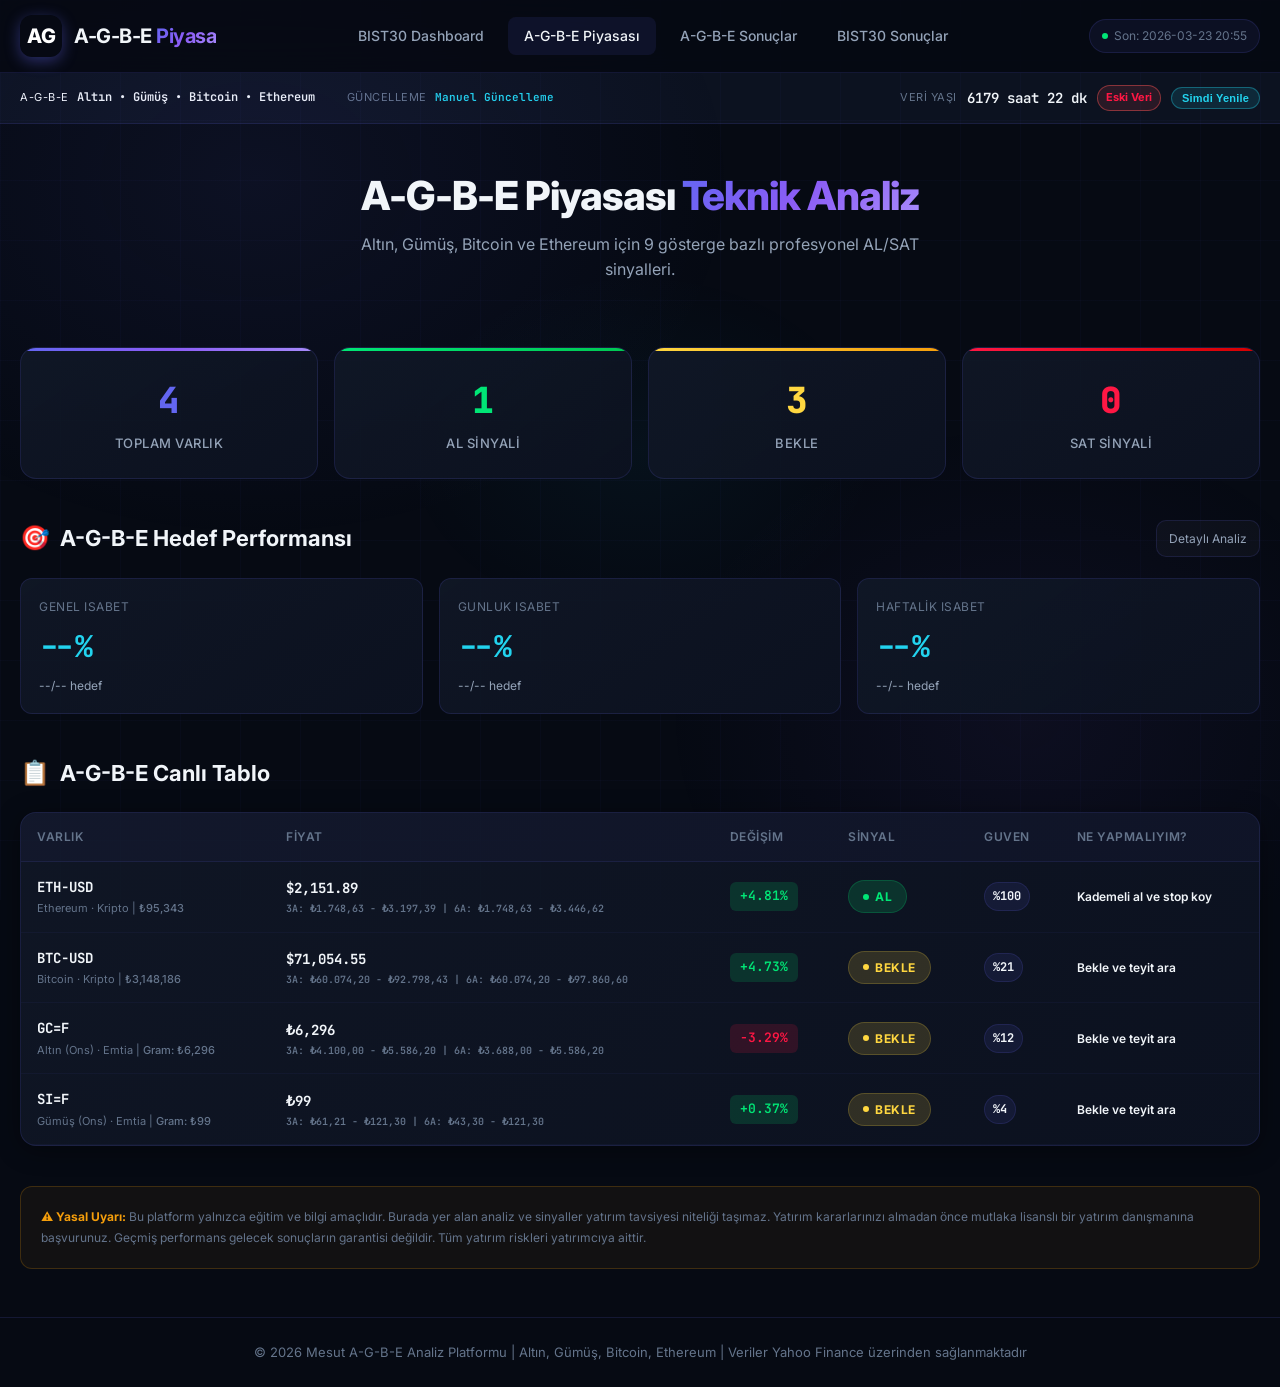
==== commit a185b694: "fix: remove misleading auto-update text, clarify manual refresh on all pages" ====
--- a/site/agbe.html
+++ b/site/agbe.html
@@ -55,7 +55,7 @@
             </div>
             <div class="market-item">
                 <span class="market-label">Güncelleme</span>
-                <span class="market-value" id="updateFreq" style="font-size:11px;color:var(--accent-cyan);">7/24 Kesintisiz</span>
+                <span class="market-value" id="updateFreq" style="font-size:11px;color:var(--accent-cyan);">Manuel Güncelleme</span>
             </div>
             <div class="market-item market-item-freshness">
                 <span class="market-label">Veri Yaşı</span>
--- a/site/css/style.css
+++ b/site/css/style.css
@@ -1319,10 +1319,9 @@
     }
 
     .market-bar-inner {
-        overflow-x: auto;
-        -webkit-overflow-scrolling: touch;
-        padding-bottom: 8px;
-        /* Room for scrollbar */
+        flex-wrap: wrap;
+        gap: 12px;
+        justify-content: center;
     }
 
     .market-item-freshness {
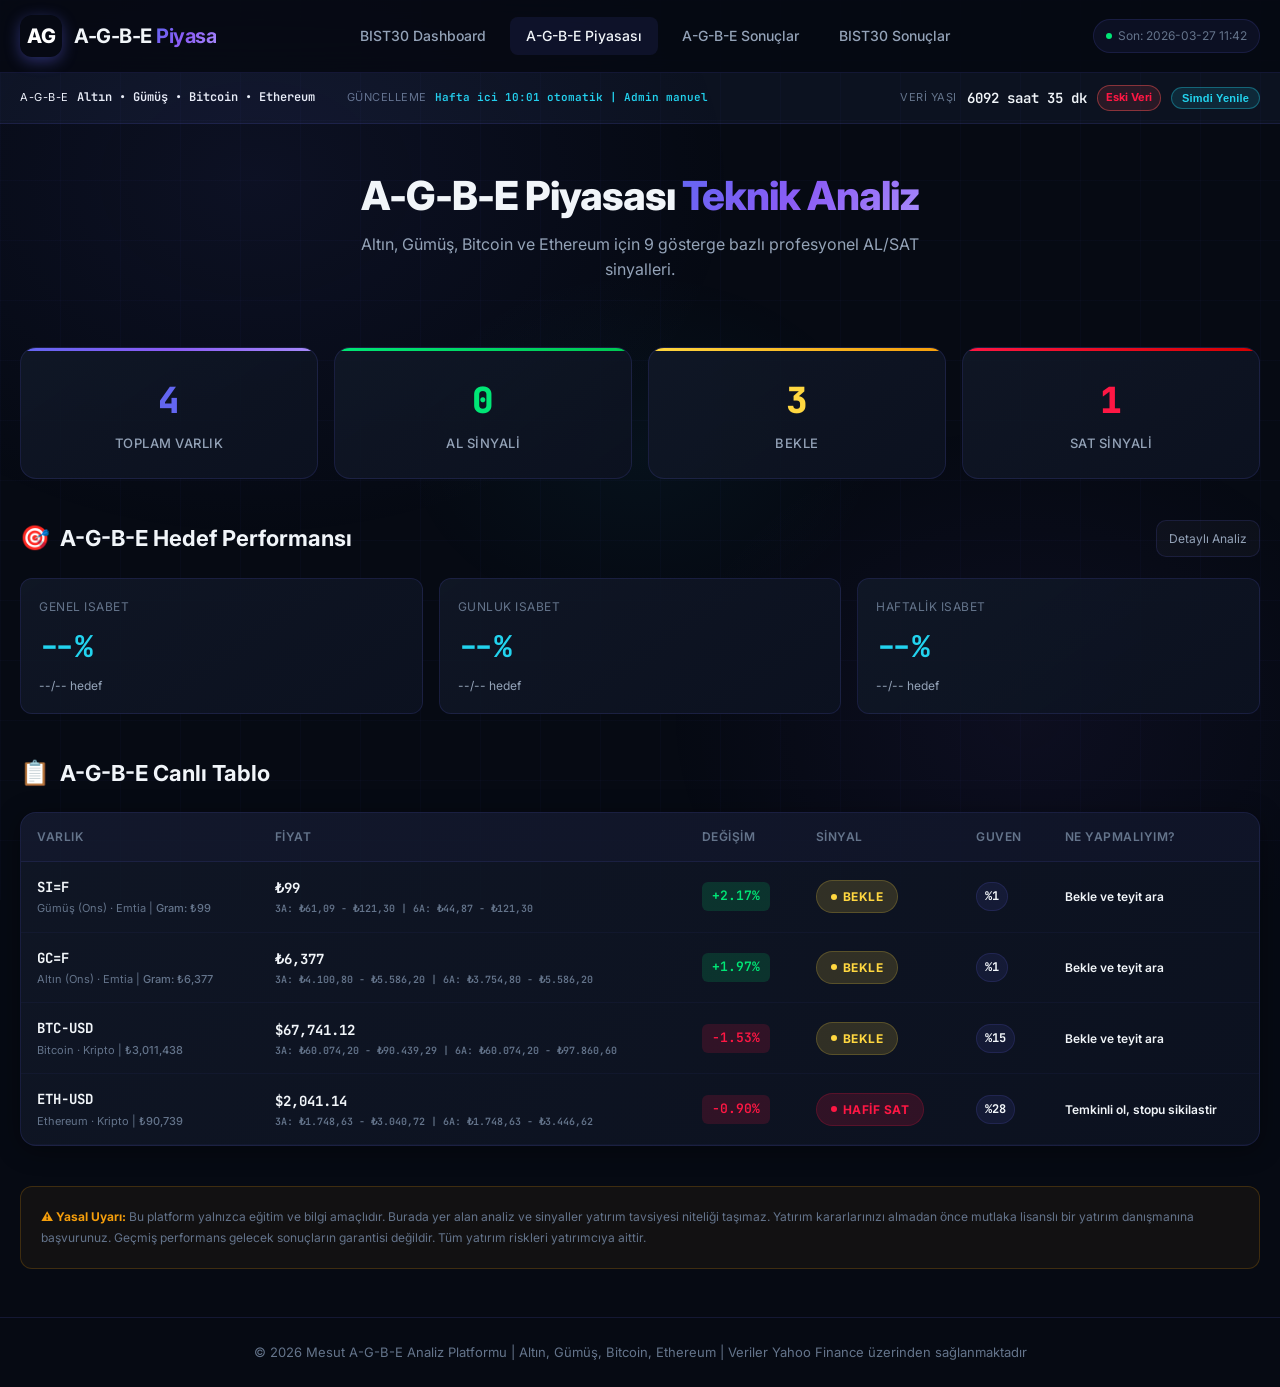
==== commit da6dd3c2: "Set weekday 10:01 auto-update schedule and refresh messaging" ====
--- a/site/agbe.html
+++ b/site/agbe.html
@@ -55,7 +55,7 @@
             </div>
             <div class="market-item">
                 <span class="market-label">Güncelleme</span>
-                <span class="market-value" id="updateFreq" style="font-size:11px;color:var(--accent-cyan);">Manuel Güncelleme</span>
+                <span class="market-value" id="updateFreq" style="font-size:11px;color:var(--accent-cyan);">Hafta ici 10:01 otomatik | Admin manuel</span>
             </div>
             <div class="market-item market-item-freshness">
                 <span class="market-label">Veri Yaşı</span>
--- a/site/css/style.css
+++ b/site/css/style.css
@@ -699,6 +699,12 @@
     border: 1px solid rgba(255, 23, 68, 0.2);
 }
 
+.signal-badge.stopped {
+    background: rgba(245, 158, 11, 0.15);
+    color: #f59e0b;
+    border: 1px solid rgba(245, 158, 11, 0.3);
+}
+
 .signal-badge.hold {
     background: var(--hold-yellow-soft);
     color: var(--hold-yellow);
@@ -1230,6 +1236,8 @@
         gap: 6px;
         max-height: 0;
         overflow: hidden;
+        overflow-y: auto;
+        -webkit-overflow-scrolling: touch;
         opacity: 0;
         padding: 0;
         border-top: 1px solid transparent;
@@ -1252,9 +1260,9 @@
     }
 
     body.nav-open .mobile-nav-panel {
-        max-height: 220px;
+        max-height: calc(100dvh - 150px);
         opacity: 1;
-        padding: 10px 0 4px;
+        padding: 10px 0 calc(14px + env(safe-area-inset-bottom));
         border-top-color: var(--border-color);
     }
 
@@ -1780,8 +1788,13 @@
 }
 
 .stock-row {
-    animation: fadeInUp 0.3s ease forwards;
-    opacity: 0;
+    transition: background-color 0.15s ease, transform 0.2s ease, box-shadow 0.2s ease;
+}
+
+.stock-row:hover {
+    background-color: var(--bg-card-hover);
+    transform: translateY(-1px);
+    box-shadow: 0 4px 16px rgba(99, 102, 241, 0.08);
 }
 
 /* ── Index Commentary ── */
@@ -2338,7 +2351,8 @@
         border: none;
         background: transparent;
         border-radius: 0;
-        margin-bottom: 80px; /* Room for bottom nav */
+        margin-bottom: 80px;
+        padding: 0 4px;
     }
     
     table {
@@ -2355,38 +2369,75 @@
         flex-direction: column;
         background: var(--gradient-card);
         border: 1px solid var(--border-color);
-        border-radius: var(--radius-lg);
-        margin-bottom: 16px;
-        padding: 16px;
+        border-radius: 16px;
+        margin-bottom: 14px;
+        padding: 20px;
+        box-shadow: 0 2px 8px rgba(0,0,0,0.15);
+        transition: box-shadow 0.2s ease;
+    }
+
+    table tr:active {
+        box-shadow: 0 4px 16px rgba(0,0,0,0.25);
     }
 
     table td {
         display: flex;
         justify-content: space-between;
         align-items: center;
-        padding: 8px 0;
-        border-bottom: 1px solid rgba(255,255,255,0.05);
-        font-size: 13px;
+        padding: 10px 0;
+        border-bottom: 1px solid rgba(255,255,255,0.06);
+        font-size: 14px;
         white-space: normal;
+        line-height: 1.4;
+        gap: 12px;
     }
 
     table td:last-child {
         border-bottom: none;
+        padding-bottom: 4px;
+    }
+
+    table td:first-child {
+        padding-top: 4px;
     }
 
     table td::before {
         content: attr(data-label);
-        font-size: 11px;
+        font-size: 12px;
         color: var(--text-muted);
         text-transform: uppercase;
         font-weight: 600;
-        margin-right: auto;
-    }
-
-    /* Ensure badges scale nicely inside cards */
+        letter-spacing: 0.3px;
+        min-width: 80px;
+        flex-shrink: 0;
+    }
+
+    /* Bigger, easier to tap badges on mobile */
     .signal-badge {
-        font-size: 10px;
-        padding: 4px 8px;
+        font-size: 11px;
+        padding: 5px 10px;
+        border-radius: 6px;
+    }
+
+    /* Price text slightly larger for readability */
+    .price-main {
+        font-size: 15px;
+        font-weight: 600;
+    }
+
+    .price-ranges {
+        font-size: 11px;
+        opacity: 0.7;
+        margin-top: 2px;
+    }
+
+    .stock-cell-name strong {
+        font-size: 15px;
+    }
+
+    .stock-sector {
+        font-size: 12px;
+        line-height: 1.3;
     }
     
     .loading-cell, .loading-cell::before {
@@ -2578,6 +2629,29 @@
     border: 1px solid var(--border-color);
     border-radius: var(--radius-md);
     padding: 16px;
+    transition: transform 0.25s ease, box-shadow 0.25s ease, border-color 0.25s ease;
+}
+
+.perf-health-card:hover,
+.perf-kpi-card:hover,
+.perf-audit-card:hover {
+    transform: translateY(-2px) scale(1.01);
+    box-shadow: 0 8px 28px rgba(99, 102, 241, 0.1), 0 2px 8px rgba(0,0,0,0.2);
+    border-color: var(--border-glow);
+}
+
+/* ── Shimmer Loading Animation ── */
+@keyframes shimmer {
+    0% { background-position: -200% 0; }
+    100% { background-position: 200% 0; }
+}
+
+.loading-shimmer {
+    background: linear-gradient(90deg, var(--bg-card) 25%, rgba(99, 102, 241, 0.08) 50%, var(--bg-card) 75%);
+    background-size: 200% 100%;
+    animation: shimmer 1.5s ease-in-out infinite;
+    border-radius: var(--radius-md);
+    min-height: 60px;
 }
 
 .perf-health-label,
@@ -2728,6 +2802,13 @@
     border-radius: 14px;
     padding: 14px;
     box-shadow: 0 10px 30px rgba(0, 0, 0, 0.18);
+    transition: transform 0.25s ease, box-shadow 0.25s ease, border-color 0.25s ease;
+}
+
+.command-card:hover {
+    transform: translateY(-3px) scale(1.02);
+    box-shadow: 0 14px 40px rgba(99, 102, 241, 0.12), 0 4px 12px rgba(0,0,0,0.25);
+    border-color: var(--border-glow);
 }
 
 .command-label {
@@ -3763,6 +3844,48 @@
     }
 }
 
+/* ── Performance Table (Desktop) ── */
+.perf-table-wrapper {
+    overflow-x: auto;
+    width: 100%;
+    margin-bottom: 24px;
+    border-radius: var(--radius-lg);
+    background: var(--gradient-card);
+    border: 1px solid var(--border-color);
+    box-shadow: var(--shadow-card);
+}
+
+.perf-table {
+    width: 100%;
+    min-width: 900px;
+    border-collapse: collapse;
+}
+
+.perf-table th {
+    font-size: 12px;
+    padding: 14px 10px;
+    text-transform: uppercase;
+    letter-spacing: 0.5px;
+    background: rgba(15, 23, 42, 0.6);
+    border-bottom: 1px solid var(--border-color);
+    color: var(--text-secondary);
+    text-align: left;
+    white-space: nowrap;
+}
+
+.perf-table td {
+    padding: 12px 10px;
+    font-size: 13px;
+    border-bottom: 1px solid rgba(255, 255, 255, 0.04);
+    color: var(--text-primary);
+    white-space: nowrap;
+}
+
+.perf-table tbody tr:hover td {
+    background: rgba(255, 255, 255, 0.02);
+}
+
+
 
 @media (max-width: 768px) {
     .perf-table-wrapper {
@@ -3787,12 +3910,13 @@
     .perf-table tbody tr {
         display: grid;
         grid-template-columns: 1fr;
-        gap: 6px;
-        margin-bottom: 12px;
-        padding: 12px;
+        gap: 8px;
+        margin-bottom: 16px;
+        padding: 16px;
         border-radius: 12px;
-        border: 1px solid var(--border-color);
-        background: var(--gradient-card);
+        border: 1px solid rgba(99, 102, 241, 0.2);
+        background: linear-gradient(to bottom, rgba(15, 23, 42, 0.9), rgba(15, 23, 42, 0.6));
+        box-shadow: 0 4px 12px rgba(0,0,0,0.15);
     }
 
     .perf-table tbody td {
@@ -3802,8 +3926,9 @@
         gap: 12px;
         white-space: normal;
         border-bottom: 1px dashed rgba(255, 255, 255, 0.08);
-        padding: 7px 0;
+        padding: 8px 0;
         font-size: 13px;
+        font-weight: 500;
     }
 
     .perf-table tbody td:last-child {
@@ -3823,4 +3948,142 @@
         margin-left: 0;
         width: 100%;
     }
-}
+
+    .perf-table tbody tr.group-header-row {
+        background: transparent;
+        border: none;
+        padding: 8px 0 0;
+        margin-bottom: 4px;
+    }
+
+    .perf-table tbody td.group-header {
+        display: block;
+        border-bottom: none;
+        padding: 0;
+    }
+}
+
+/* ============================
+   Tutturduklarım – Enhanced Styles
+   ============================ */
+
+/* Direction badges (AL / SAT) */
+.dir-badge {
+    display: inline-block;
+    padding: 3px 10px;
+    border-radius: 999px;
+    font-size: 11px;
+    font-weight: 700;
+    letter-spacing: 0.5px;
+}
+
+.dir-badge.buy {
+    color: #22c55e;
+    background: rgba(34, 197, 94, 0.12);
+    border: 1px solid rgba(34, 197, 94, 0.25);
+}
+
+.dir-badge.sell {
+    color: #ff5252;
+    background: rgba(255, 82, 82, 0.12);
+    border: 1px solid rgba(255, 82, 82, 0.25);
+}
+
+/* Target level badges (H1 / H2 / H3) */
+.target-level-badge {
+    display: inline-block;
+    padding: 3px 10px;
+    border-radius: 999px;
+    font-size: 11px;
+    font-weight: 800;
+    letter-spacing: 0.5px;
+    font-family: 'JetBrains Mono', monospace;
+}
+
+.target-level-badge.target-h1 {
+    color: #22c55e;
+    background: rgba(34, 197, 94, 0.12);
+    border: 1px solid rgba(34, 197, 94, 0.3);
+}
+
+.target-level-badge.target-h2 {
+    color: #f59e0b;
+    background: rgba(245, 158, 11, 0.12);
+    border: 1px solid rgba(245, 158, 11, 0.3);
+}
+
+.target-level-badge.target-h3 {
+    color: #ef4444;
+    background: rgba(239, 68, 68, 0.12);
+    border: 1px solid rgba(239, 68, 68, 0.3);
+}
+
+/* Profit / Loss colors */
+.profit-positive {
+    color: #22c55e !important;
+}
+
+.profit-negative {
+    color: #ff5252 !important;
+}
+
+/* Group headers for result bands */
+.group-header-row td {
+    padding: 0 !important;
+}
+
+.group-header {
+    padding: 14px 16px !important;
+    background: linear-gradient(135deg, rgba(99, 102, 241, 0.08), rgba(0, 230, 118, 0.04)) !important;
+    border: 1px solid rgba(99, 102, 241, 0.18) !important;
+    border-radius: 12px !important;
+    margin: 18px 0 8px;
+    display: flex;
+    align-items: center;
+    gap: 10px;
+    flex-wrap: wrap;
+}
+
+.group-icon {
+    font-size: 18px;
+}
+
+.group-badge {
+    display: inline-block;
+    padding: 3px 10px;
+    border-radius: 999px;
+    font-size: 11px;
+    font-weight: 700;
+    letter-spacing: 0.3px;
+}
+
+.group-badge.high {
+    color: #22c55e;
+    background: rgba(34, 197, 94, 0.15);
+    border: 1px solid rgba(34, 197, 94, 0.3);
+}
+
+.group-badge.low {
+    color: #60a5fa;
+    background: rgba(96, 165, 250, 0.12);
+    border: 1px solid rgba(96, 165, 250, 0.3);
+}
+
+.group-count {
+    margin-left: auto;
+    font-size: 12px;
+    color: var(--text-muted);
+    font-weight: 600;
+}
+
+/* New Stop-Loss Filter Tab Styles */
+.filter-tab[data-status="STOPPED"]:hover {
+    background: rgba(245, 158, 11, 0.05);
+    color: #f59e0b;
+}
+
+.filter-tab[data-status="STOPPED"].active {
+    background: rgba(245, 158, 11, 0.15);
+    color: #f59e0b;
+    border-color: rgba(245, 158, 11, 0.4);
+}
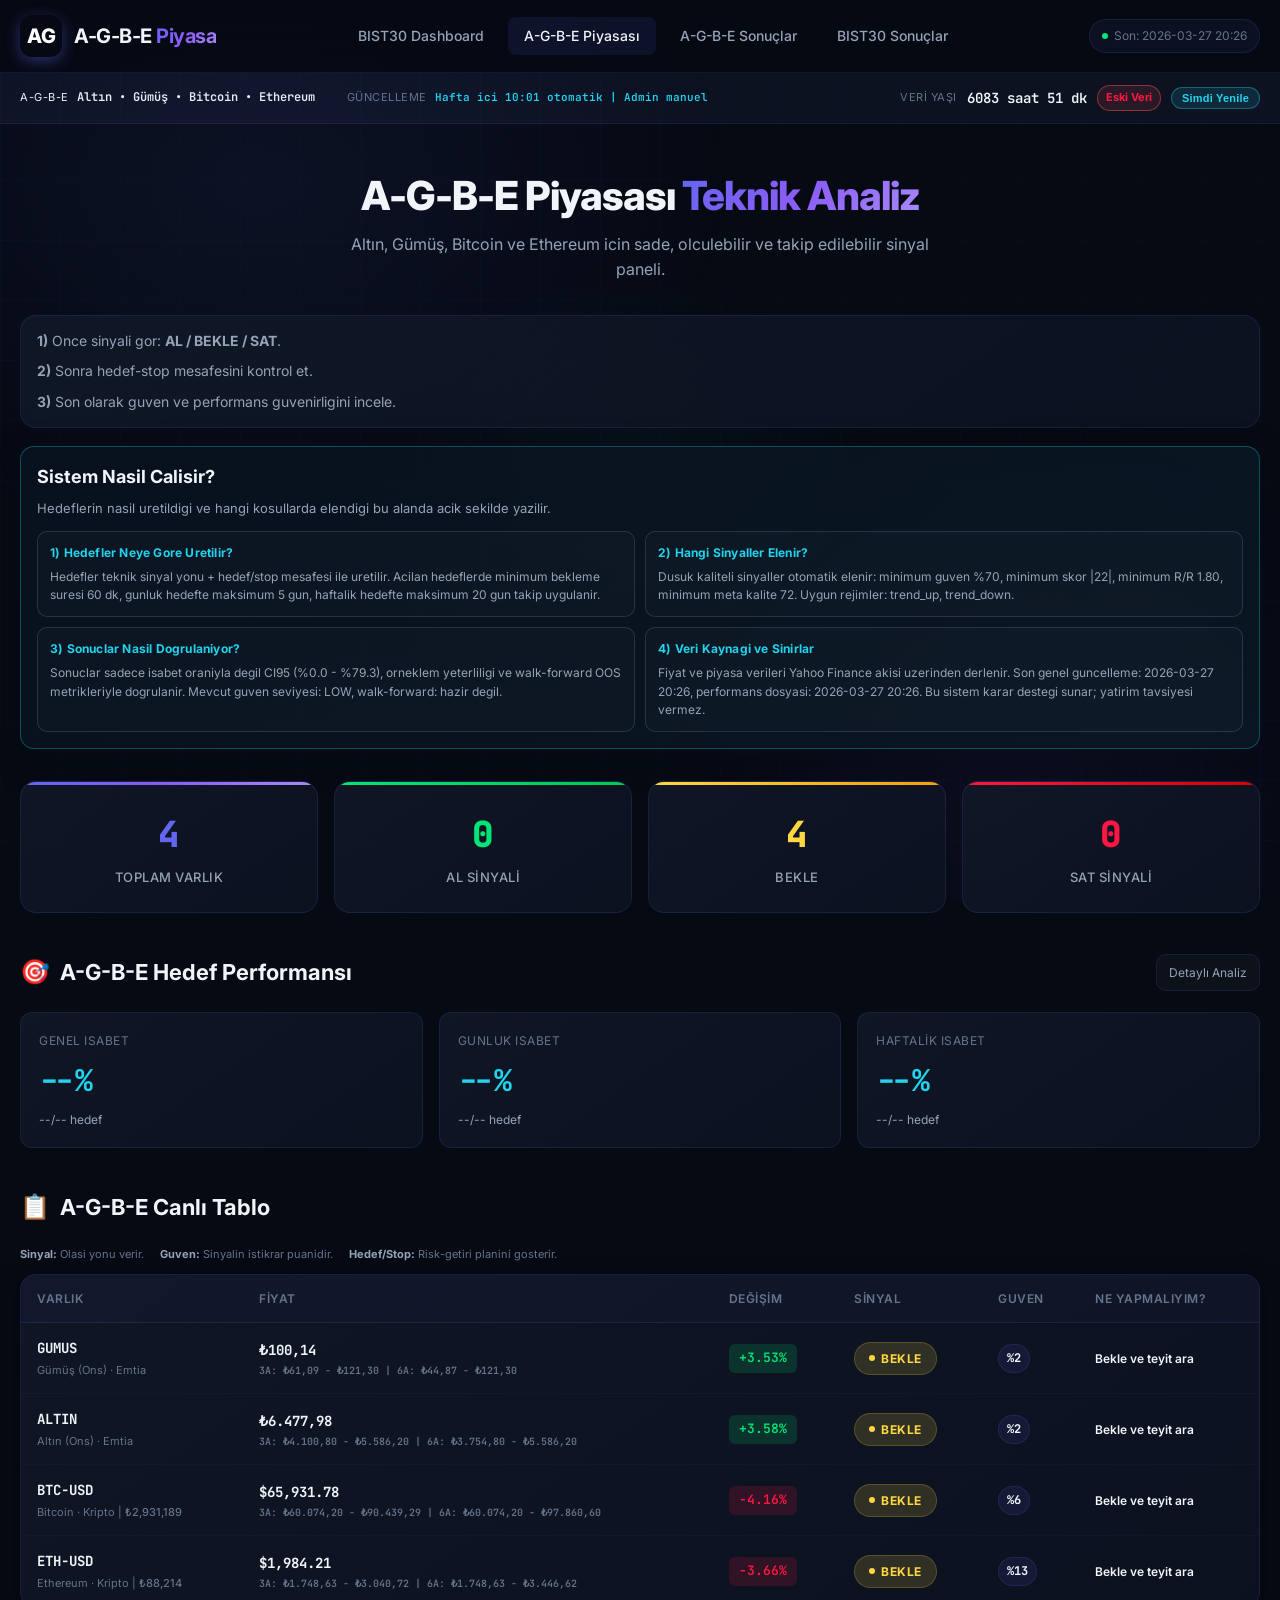
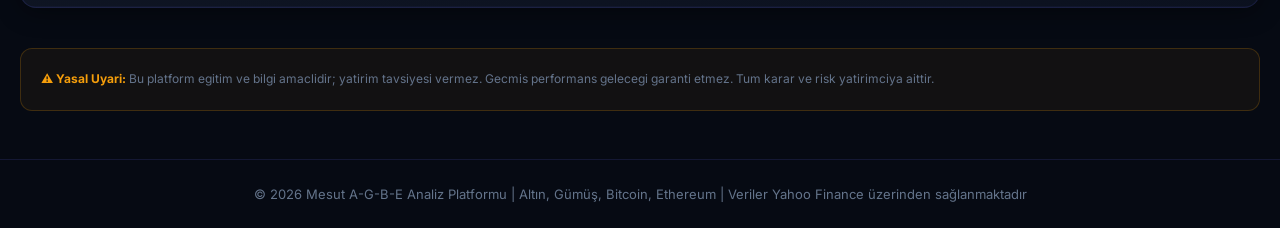
==== commit 137e840b: "Align AGBE page with transparency-first UX copy" ====
--- a/site/agbe.html
+++ b/site/agbe.html
@@ -72,8 +72,39 @@
         <div class="hero">
             <h1 class="hero-title">A-G-B-E Piyasası <span class="gradient-text">Teknik Analiz</span></h1>
             <p class="hero-desc">
-                Altın, Gümüş, Bitcoin ve Ethereum için 9 gösterge bazlı profesyonel AL/SAT sinyalleri.
+                Altın, Gümüş, Bitcoin ve Ethereum icin sade, olculebilir ve takip edilebilir sinyal paneli.
             </p>
+        </div>
+
+        <div class="quick-guide">
+            <div class="quick-guide-item"><strong>1)</strong> Once sinyali gor: <strong>AL / BEKLE / SAT</strong>.</div>
+            <div class="quick-guide-item"><strong>2)</strong> Sonra hedef-stop mesafesini kontrol et.</div>
+            <div class="quick-guide-item"><strong>3)</strong> Son olarak guven ve performans guvenirligini incele.</div>
+        </div>
+
+        <div class="transparency-panel" id="transparencyPanel">
+            <div class="transparency-head">
+                <h2>Sistem Nasil Calisir?</h2>
+                <p>Hedeflerin nasil uretildigi ve hangi kosullarda elendigi bu alanda acik sekilde yazilir.</p>
+            </div>
+            <div class="transparency-grid">
+                <div class="transparency-card">
+                    <div class="transparency-title">1) Hedefler Neye Gore Uretilir?</div>
+                    <p id="targetLogicText">Yukleniyor...</p>
+                </div>
+                <div class="transparency-card">
+                    <div class="transparency-title">2) Hangi Sinyaller Elenir?</div>
+                    <p id="strictFilterText">Yukleniyor...</p>
+                </div>
+                <div class="transparency-card">
+                    <div class="transparency-title">3) Sonuclar Nasil Dogrulaniyor?</div>
+                    <p id="qualityControlText">Yukleniyor...</p>
+                </div>
+                <div class="transparency-card">
+                    <div class="transparency-title">4) Veri Kaynagi ve Sinirlar</div>
+                    <p id="dataSourceText">Yukleniyor...</p>
+                </div>
+            </div>
         </div>
 
         <!-- Signal Summary -->
@@ -128,6 +159,12 @@
                 <span class="icon">📋</span>
                 A-G-B-E Canlı Tablo
             </h2>
+        </div>
+
+        <div class="table-metrics-guide">
+            <span><strong>Sinyal:</strong> Olasi yonu verir.</span>
+            <span><strong>Guven:</strong> Sinyalin istikrar puanidir.</span>
+            <span><strong>Hedef/Stop:</strong> Risk-getiri planini gosterir.</span>
         </div>
 
         <div class="stock-table-wrapper">
@@ -157,10 +194,8 @@
 
         <!-- Disclaimer -->
         <div class="disclaimer">
-            <strong>⚠️ Yasal Uyarı:</strong> Bu platform yalnızca eğitim ve bilgi amaçlıdır.
-            Burada yer alan analiz ve sinyaller yatırım tavsiyesi niteliği taşımaz.
-            Yatırım kararlarınızı almadan önce mutlaka lisanslı bir yatırım danışmanına başvurunuz.
-            Geçmiş performans gelecek sonuçların garantisi değildir. Tüm yatırım riskleri yatırımcıya aittir.
+            <strong>⚠️ Yasal Uyari:</strong> Bu platform egitim ve bilgi amaclidir; yatirim tavsiyesi vermez.
+            Gecmis performans gelecegi garanti etmez. Tum karar ve risk yatirimciya aittir.
         </div>
 
     </div>
--- a/site/css/style.css
+++ b/site/css/style.css
@@ -1503,6 +1503,31 @@
 
 #manualRefreshStatus {
     color: var(--text-muted);
+    display: inline-flex;
+    align-items: center;
+    gap: 8px;
+    min-height: 16px;
+}
+
+#manualRefreshStatus.loading::before {
+    content: '';
+    width: 10px;
+    height: 10px;
+    border-radius: 999px;
+    border: 2px solid rgba(34, 211, 238, 0.25);
+    border-top-color: var(--accent-cyan);
+    animation: refreshSpin 0.8s linear infinite;
+    flex: 0 0 auto;
+}
+
+#manualRefreshStatus.error {
+    color: var(--bear-red);
+}
+
+@keyframes refreshSpin {
+    to {
+        transform: rotate(360deg);
+    }
 }
 
 .market-freshness-state {
@@ -2768,6 +2793,55 @@
     font-size: 14px;
 }
 
+.transparency-panel {
+    margin: 0 0 20px;
+    padding: 16px;
+    border: 1px solid rgba(34, 211, 238, 0.3);
+    border-radius: 14px;
+    background: linear-gradient(140deg, rgba(8, 18, 30, 0.94), rgba(10, 24, 36, 0.88));
+    box-shadow: 0 10px 34px rgba(5, 12, 22, 0.42);
+}
+
+.transparency-head h2 {
+    font-size: 18px;
+    margin-bottom: 6px;
+    color: var(--text-primary);
+}
+
+.transparency-head p {
+    font-size: 13px;
+    color: var(--text-secondary);
+    line-height: 1.6;
+}
+
+.transparency-grid {
+    margin-top: 12px;
+    display: grid;
+    grid-template-columns: repeat(2, minmax(240px, 1fr));
+    gap: 10px;
+}
+
+.transparency-card {
+    border: 1px solid rgba(148, 163, 184, 0.2);
+    border-radius: 10px;
+    background: rgba(255, 255, 255, 0.02);
+    padding: 11px 12px;
+}
+
+.transparency-title {
+    font-size: 12px;
+    font-weight: 700;
+    letter-spacing: 0.2px;
+    color: var(--accent-cyan);
+    margin-bottom: 6px;
+}
+
+.transparency-card p {
+    font-size: 12px;
+    color: var(--text-secondary);
+    line-height: 1.55;
+}
+
 .quick-decision-card {
     background: var(--gradient-card);
     border: 1px solid var(--border-color);
@@ -3384,7 +3458,8 @@
     }
 
     .decision-cockpit,
-    .term-grid {
+    .term-grid,
+    .transparency-grid {
         grid-template-columns: 1fr;
     }
 }
@@ -4087,3 +4162,219 @@
     color: #f59e0b;
     border-color: rgba(245, 158, 11, 0.4);
 }
+
+
+/* ── Mobile Hardening: Global + Sonuc A/B ── */
+@media (max-width: 768px) {
+    html,
+    body {
+        max-width: 100%;
+        overflow-x: hidden;
+    }
+
+    .container,
+    .navbar,
+    .navbar-inner,
+    .market-bar,
+    .market-bar-inner,
+    .perf-table-wrapper,
+    .stock-table-wrapper {
+        max-width: 100%;
+    }
+
+    .filter-tabs,
+    .perf-filter-tabs {
+        display: flex;
+        flex-wrap: wrap;
+        gap: 8px;
+        width: 100%;
+    }
+
+    .filter-tabs .filter-tab,
+    .perf-filter-tabs .filter-tab {
+        flex: 1 1 calc(50% - 8px);
+        min-width: 0;
+        text-align: center;
+        padding-inline: 10px;
+    }
+
+    .perf-table {
+        min-width: 0 !important;
+        width: 100% !important;
+        table-layout: fixed;
+    }
+
+    .perf-table tbody tr {
+        width: 100%;
+        overflow: hidden;
+    }
+
+    .perf-table tbody td {
+        display: grid;
+        grid-template-columns: 1fr;
+        justify-items: start;
+        align-items: start;
+        gap: 4px;
+        white-space: normal;
+        overflow-wrap: anywhere;
+        word-break: break-word;
+    }
+
+    .perf-table tbody td::before {
+        display: block;
+        margin-bottom: 2px;
+    }
+
+    .perf-table tbody td strong,
+    .perf-table tbody td span,
+    .perf-table tbody td a {
+        max-width: 100%;
+        overflow-wrap: anywhere;
+        word-break: break-word;
+    }
+
+    .perf-table tbody td .signal-badge,
+    .perf-table tbody td .dir-badge,
+    .perf-table tbody td .target-level-badge {
+        align-self: start;
+        max-width: 100%;
+    }
+
+    .perf-table tbody td[data-label="Acilis Tarihi"],
+    .perf-table tbody td[data-label="Acilis Tp."],
+    .perf-table tbody td[data-label="Kapanis Tp."],
+    .perf-table tbody td[data-label="Acılış Tarihi"],
+    .perf-table tbody td[data-label="Açılış Tp."],
+    .perf-table tbody td[data-label="Kapanış Tp."] {
+        font-size: 12px;
+        line-height: 1.4;
+    }
+}
+
+@media (max-width: 480px) {
+    .container {
+        padding-left: 10px;
+        padding-right: 10px;
+    }
+
+    .section-title {
+        font-size: 20px;
+    }
+
+    .perf-hero-title {
+        font-size: 24px;
+    }
+
+    .perf-table tbody tr {
+        padding: 12px;
+        margin-bottom: 12px;
+    }
+
+    .bottom-nav-link span {
+        font-size: 11px;
+        line-height: 1.2;
+    }
+}
+
+
+/* ── Mobile Quick Scan Tuning (Sonuc A/B + Global) ── */
+@media (max-width: 768px) {
+    .perf-table tbody tr {
+        padding: 12px;
+        gap: 6px;
+        border-radius: 14px;
+    }
+
+    .perf-table tbody td {
+        grid-template-columns: 88px 1fr;
+        align-items: center;
+        gap: 8px;
+        padding: 7px 0;
+        border-bottom: 1px dashed rgba(255, 255, 255, 0.06);
+    }
+
+    .perf-table tbody td::before {
+        margin: 0;
+        font-size: 10px;
+        letter-spacing: 0.35px;
+        color: rgba(148, 163, 184, 0.95);
+    }
+
+    .perf-table tbody td[data-label="Hisse"],
+    .perf-table tbody td[data-label="Periyot"],
+    .perf-table tbody td[data-label="Yön"],
+    .perf-table tbody td[data-label="Hedef No"],
+    .perf-table tbody td[data-label="Durum"],
+    .perf-table tbody td[data-label="Mesafe"],
+    .perf-table tbody td[data-label="Kâr/Zarar"] {
+        background: rgba(99, 102, 241, 0.06);
+        border: 1px solid rgba(99, 102, 241, 0.15);
+        border-radius: 10px;
+        padding: 8px 10px;
+        border-bottom: 1px solid rgba(99, 102, 241, 0.15);
+    }
+
+    .perf-table tbody td[data-label="Açılış Tarihi"],
+    .perf-table tbody td[data-label="Açılış Tp."],
+    .perf-table tbody td[data-label="Kapanış Tp."],
+    .perf-table tbody td[data-label="Acilis Tarihi"],
+    .perf-table tbody td[data-label="Acilis Tp."],
+    .perf-table tbody td[data-label="Kapanis Tp."] {
+        opacity: 0.9;
+        font-size: 12px;
+    }
+
+    .perf-table tbody td strong {
+        font-size: 14px;
+        letter-spacing: 0.2px;
+    }
+
+    .perf-table tbody td .signal-badge {
+        padding: 4px 9px;
+        font-size: 10px;
+        letter-spacing: 0.2px;
+    }
+
+    .perf-table tbody td .dir-badge,
+    .perf-table tbody td .target-level-badge {
+        font-size: 10px;
+        padding: 4px 8px;
+    }
+
+    .stock-table-wrapper .stock-table tbody td {
+        grid-template-columns: 86px 1fr;
+        display: grid;
+        align-items: start;
+        gap: 8px;
+        padding: 7px 0;
+    }
+
+    .stock-table-wrapper .stock-table tbody td::before {
+        font-size: 10px;
+    }
+}
+
+@media (max-width: 480px) {
+    .perf-table tbody tr {
+        padding: 10px;
+    }
+
+    .perf-table tbody td {
+        grid-template-columns: 76px 1fr;
+        gap: 6px;
+        padding: 6px 0;
+    }
+
+    .perf-table tbody td::before {
+        font-size: 9px;
+    }
+
+    .perf-table tbody td[data-label="Açılış Tarihi"],
+    .perf-table tbody td[data-label="Açılış Tp."],
+    .perf-table tbody td[data-label="Kapanış Tp."],
+    .perf-table tbody td[data-label="Acilis Tarihi"],
+    .perf-table tbody td[data-label="Acilis Tp."],
+    .perf-table tbody td[data-label="Kapanis Tp."] {
+        display: none;
+    }
+}
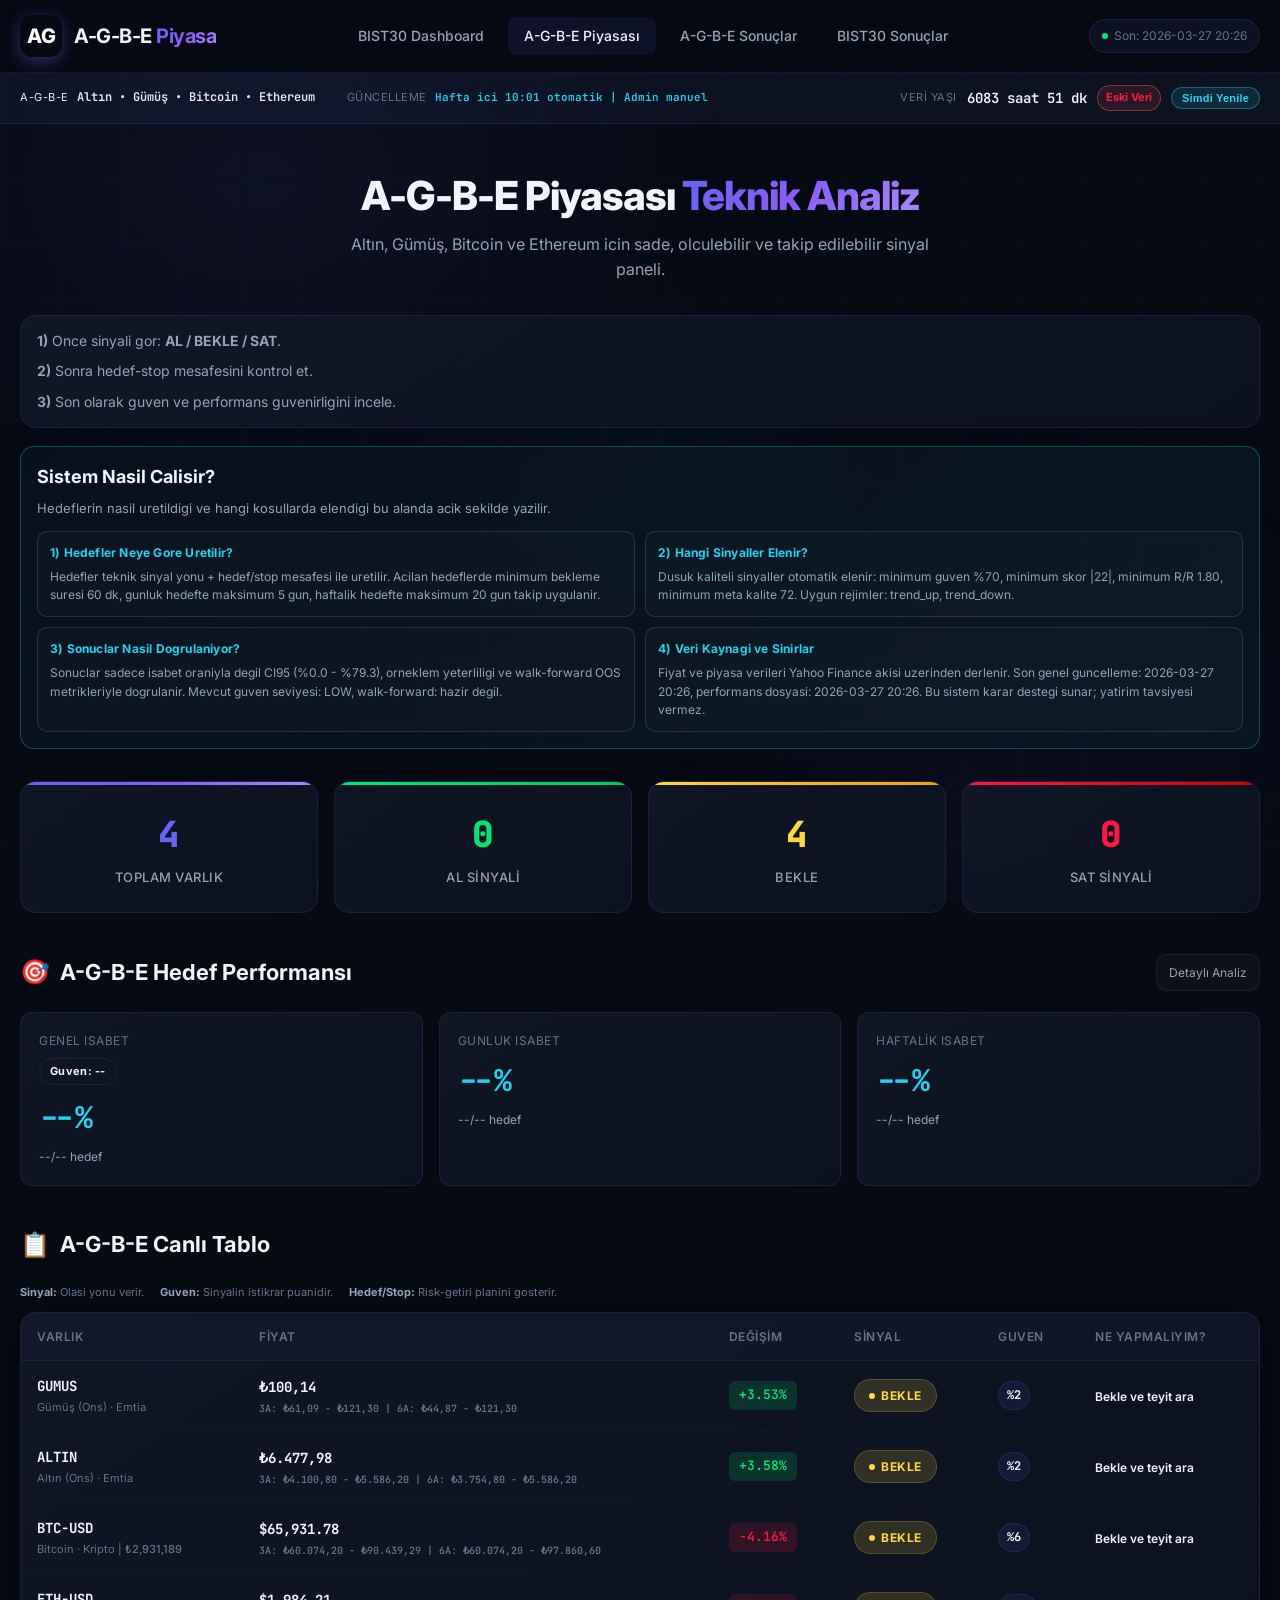
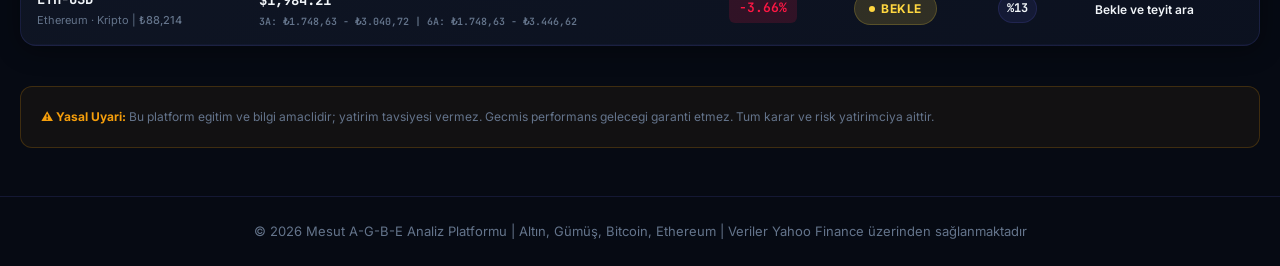
==== commit b15495cd: "Add reliability level badge to performance cards" ====
--- a/site/agbe.html
+++ b/site/agbe.html
@@ -138,6 +138,7 @@
         <div class="performance-grid" id="performanceGrid">
             <div class="performance-card">
                 <div class="performance-label">Genel Isabet</div>
+                <div class="performance-badge" id="reliabilityBadge">Guven: --</div>
                 <div class="performance-value" id="overallHitRate">--%</div>
                 <div class="performance-meta" id="overallHitCount">--/-- hedef</div>
             </div>
--- a/site/css/style.css
+++ b/site/css/style.css
@@ -2593,6 +2593,42 @@
     color: var(--accent-cyan);
 }
 
+.performance-badge {
+    display: inline-flex;
+    align-items: center;
+    font-size: 11px;
+    font-weight: 700;
+    letter-spacing: 0.3px;
+    border-radius: 999px;
+    padding: 4px 10px;
+    border: 1px solid var(--border-color);
+    margin: 2px 0 8px;
+}
+
+.performance-badge.is-high {
+    color: #34d399;
+    border-color: rgba(52, 211, 153, 0.5);
+    background: rgba(16, 185, 129, 0.12);
+}
+
+.performance-badge.is-medium {
+    color: #fbbf24;
+    border-color: rgba(251, 191, 36, 0.45);
+    background: rgba(245, 158, 11, 0.14);
+}
+
+.performance-badge.is-low {
+    color: #f87171;
+    border-color: rgba(248, 113, 113, 0.5);
+    background: rgba(239, 68, 68, 0.14);
+}
+
+.performance-badge.is-neutral {
+    color: var(--text-muted);
+    border-color: var(--border-color);
+    background: rgba(148, 163, 184, 0.08);
+}
+
 .performance-meta {
     font-size: 12px;
     color: var(--text-secondary);
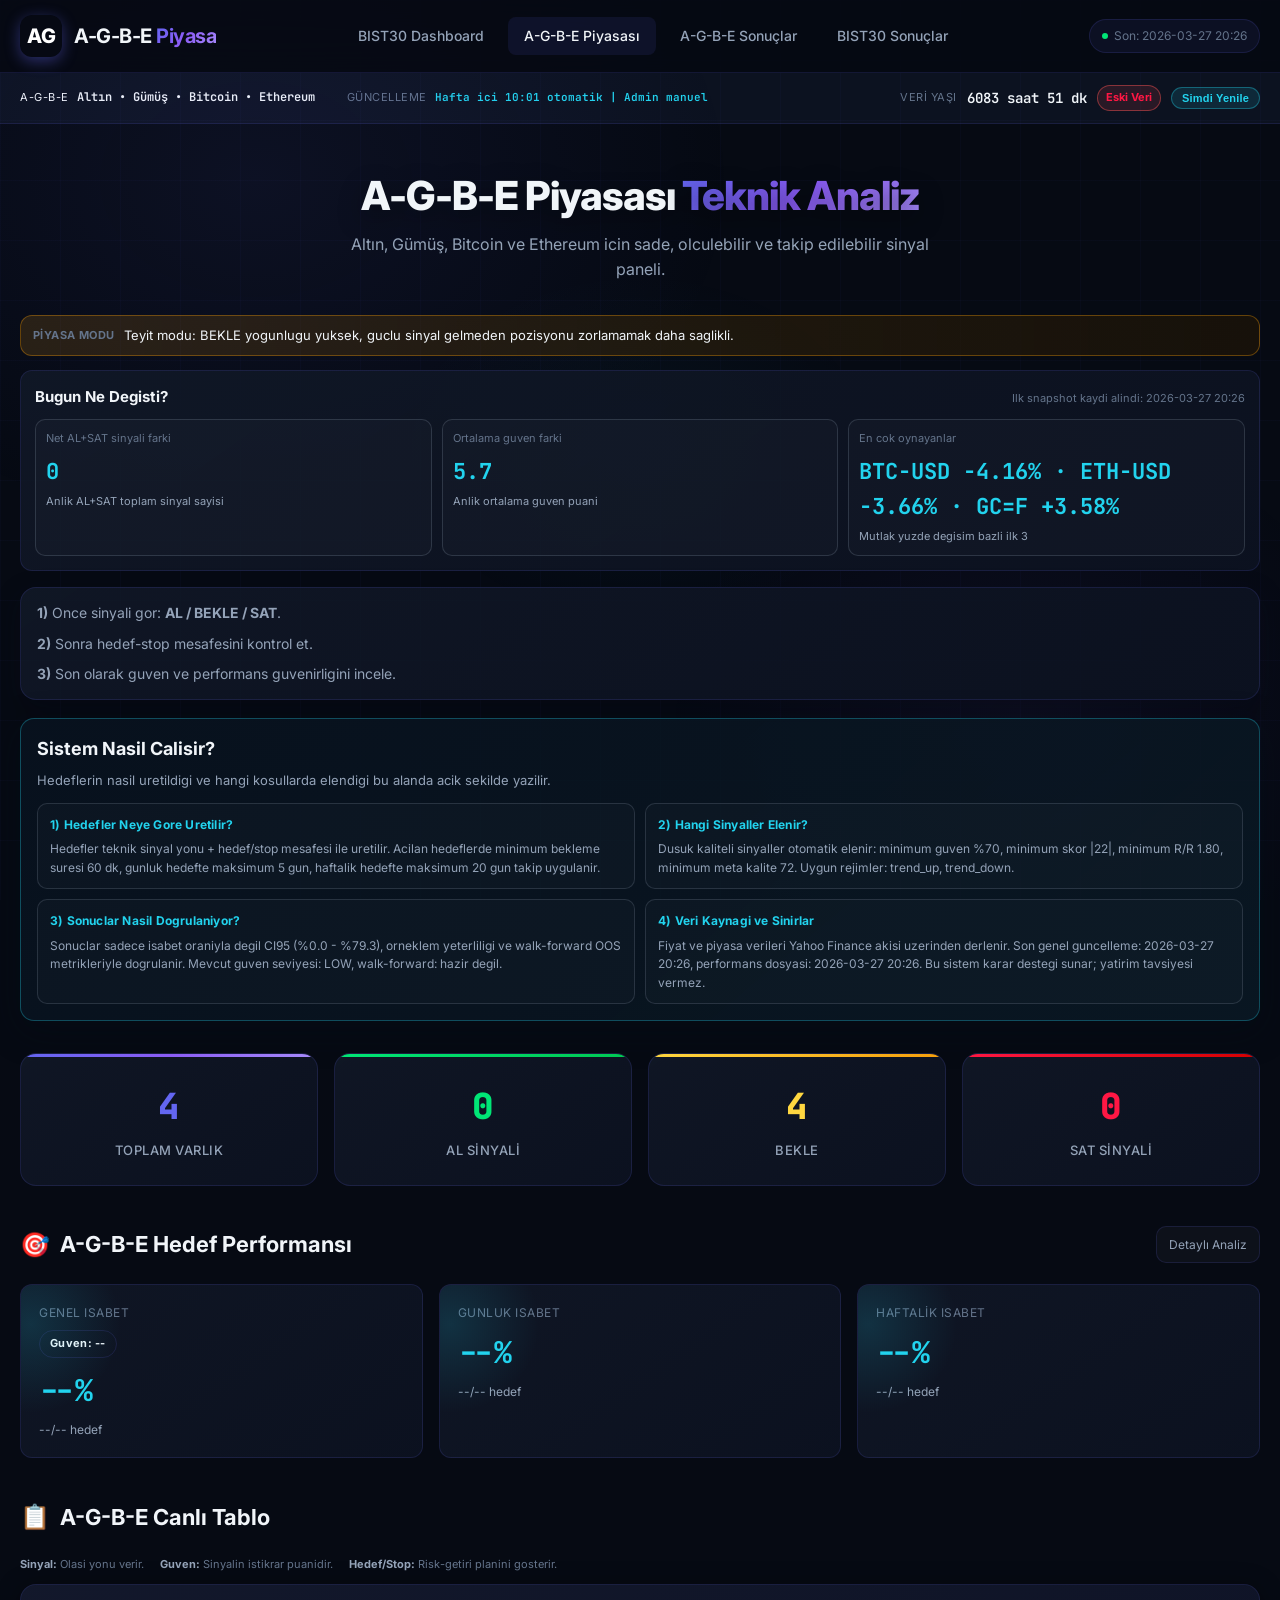
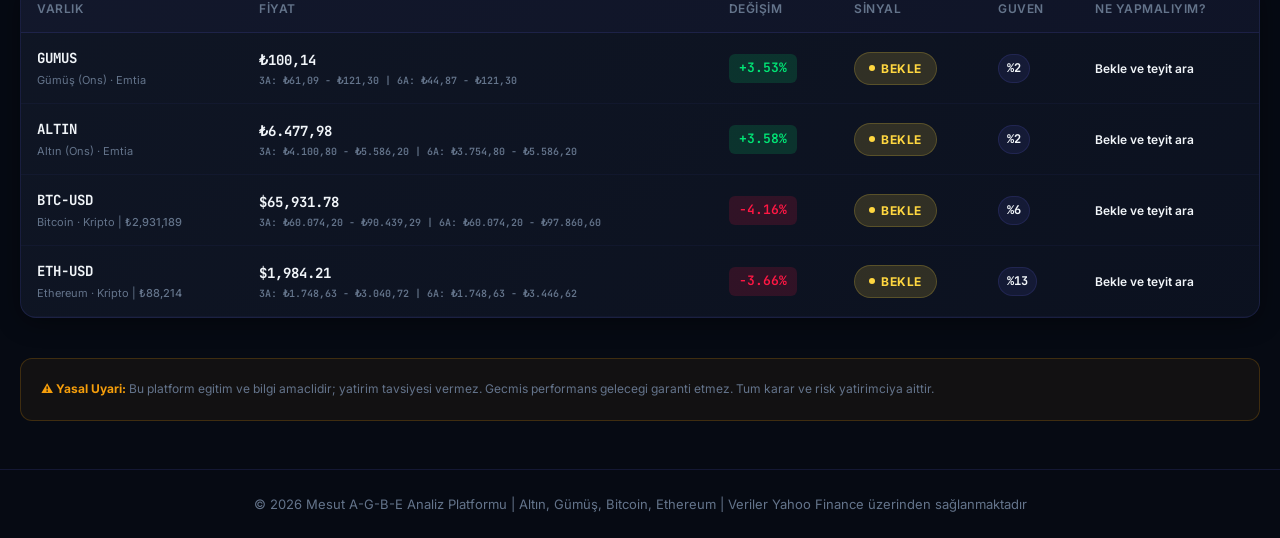
==== commit c3f43d5b: "Add reliability trend cues and mobile quick action filters" ====
--- a/site/agbe.html
+++ b/site/agbe.html
@@ -76,6 +76,35 @@
             </p>
         </div>
 
+        <div class="market-mode-band" id="marketModeBand">
+            <span class="market-mode-label">Piyasa Modu</span>
+            <span class="market-mode-text" id="marketModeText">Yukleniyor...</span>
+        </div>
+
+        <div class="today-change-panel" id="todayChangePanel">
+            <div class="today-change-head">
+                <h3>Bugun Ne Degisti?</h3>
+                <span id="todayChangeTime">Son snapshot karsilastirmasi hazirlaniyor...</span>
+            </div>
+            <div class="today-change-grid">
+                <div class="today-change-card">
+                    <div class="today-change-title">Net AL+SAT sinyali farki</div>
+                    <div class="today-change-value" id="todaySignalDelta">--</div>
+                    <div class="today-change-meta" id="todaySignalDeltaMeta">Hesaplaniyor...</div>
+                </div>
+                <div class="today-change-card">
+                    <div class="today-change-title">Ortalama guven farki</div>
+                    <div class="today-change-value" id="todayConfidenceDelta">--</div>
+                    <div class="today-change-meta" id="todayConfidenceDeltaMeta">Hesaplaniyor...</div>
+                </div>
+                <div class="today-change-card">
+                    <div class="today-change-title">En cok oynayanlar</div>
+                    <div class="today-change-value" id="todayTopMovers">--</div>
+                    <div class="today-change-meta">Mutlak yuzde degisim bazli ilk 3</div>
+                </div>
+            </div>
+        </div>
+
         <div class="quick-guide">
             <div class="quick-guide-item"><strong>1)</strong> Once sinyali gor: <strong>AL / BEKLE / SAT</strong>.</div>
             <div class="quick-guide-item"><strong>2)</strong> Sonra hedef-stop mesafesini kontrol et.</div>
@@ -160,6 +189,14 @@
                 <span class="icon">📋</span>
                 A-G-B-E Canlı Tablo
             </h2>
+        </div>
+
+        <div class="mobile-quick-actions" id="mobileQuickActions">
+            <button class="quick-action-btn active" data-quick="all" type="button">Tum Tablo</button>
+            <button class="quick-action-btn" data-quick="top" type="button">En Gucluler</button>
+            <button class="quick-action-btn" data-quick="risk" type="button">Yuksek Risk</button>
+            <button class="quick-action-btn" data-quick="buy" type="button">Sadece AL</button>
+            <button class="quick-action-btn" data-quick="sell" type="button">Sadece SAT</button>
         </div>
 
         <div class="table-metrics-guide">
--- a/site/css/style.css
+++ b/site/css/style.css
@@ -560,6 +560,12 @@
     border-radius: var(--radius-lg);
     overflow: hidden;
     box-shadow: var(--shadow-card);
+    transition: transform 0.25s ease, box-shadow 0.25s ease, border-color 0.25s ease;
+}
+
+.stock-table-wrapper:hover {
+    border-color: rgba(34, 211, 238, 0.25);
+    box-shadow: 0 14px 34px rgba(6, 10, 20, 0.45);
 }
 
 .stock-table {
@@ -1565,6 +1571,7 @@
     letter-spacing: -1px;
     margin-bottom: 12px;
     line-height: 1.2;
+    text-shadow: 0 8px 26px rgba(2, 8, 14, 0.45);
 }
 
 .hero-desc {
@@ -2576,6 +2583,25 @@
     border: 1px solid var(--border-color);
     border-radius: var(--radius-md);
     padding: 18px;
+    position: relative;
+    overflow: hidden;
+    transition: transform 0.25s ease, border-color 0.25s ease, box-shadow 0.25s ease;
+}
+
+.performance-card::before {
+    content: '';
+    position: absolute;
+    inset: -30% auto auto -20%;
+    width: 180px;
+    height: 180px;
+    background: radial-gradient(circle, rgba(34, 211, 238, 0.15), transparent 70%);
+    pointer-events: none;
+}
+
+.performance-card:hover {
+    transform: translateY(-2px);
+    border-color: rgba(34, 211, 238, 0.3);
+    box-shadow: 0 14px 34px rgba(6, 10, 20, 0.4);
 }
 
 .performance-label {
@@ -2629,6 +2655,18 @@
     background: rgba(148, 163, 184, 0.08);
 }
 
+.performance-badge.trend-up {
+    box-shadow: 0 0 0 1px rgba(52, 211, 153, 0.22) inset;
+}
+
+.performance-badge.trend-down {
+    box-shadow: 0 0 0 1px rgba(248, 113, 113, 0.22) inset;
+}
+
+.performance-badge.trend-flat {
+    box-shadow: 0 0 0 1px rgba(148, 163, 184, 0.18) inset;
+}
+
 .performance-meta {
     font-size: 12px;
     color: var(--text-secondary);
@@ -2822,11 +2860,117 @@
     margin: 0 0 18px;
     display: grid;
     gap: 8px;
+    box-shadow: 0 8px 26px rgba(8, 12, 24, 0.32);
 }
 
 .quick-guide-item {
     color: var(--text-secondary);
     font-size: 14px;
+}
+
+.market-mode-band {
+    margin: 0 0 14px;
+    border: 1px solid var(--border-color);
+    border-radius: 12px;
+    padding: 10px 12px;
+    display: flex;
+    gap: 10px;
+    align-items: center;
+    background: rgba(15, 23, 34, 0.88);
+}
+
+.market-mode-label {
+    font-size: 11px;
+    text-transform: uppercase;
+    letter-spacing: 0.4px;
+    color: var(--text-muted);
+    font-weight: 700;
+    white-space: nowrap;
+}
+
+.market-mode-text {
+    font-size: 13px;
+    color: var(--text-primary);
+    line-height: 1.5;
+}
+
+.market-mode-band.is-bull {
+    border-color: rgba(0, 230, 118, 0.35);
+    background: linear-gradient(90deg, rgba(0, 230, 118, 0.12), rgba(8, 20, 26, 0.95));
+}
+
+.market-mode-band.is-bear {
+    border-color: rgba(255, 23, 68, 0.35);
+    background: linear-gradient(90deg, rgba(255, 23, 68, 0.12), rgba(24, 10, 16, 0.95));
+}
+
+.market-mode-band.is-caution {
+    border-color: rgba(245, 158, 11, 0.35);
+    background: linear-gradient(90deg, rgba(245, 158, 11, 0.14), rgba(24, 18, 10, 0.95));
+}
+
+.market-mode-band.is-neutral {
+    border-color: rgba(34, 211, 238, 0.32);
+    background: linear-gradient(90deg, rgba(34, 211, 238, 0.11), rgba(8, 18, 30, 0.95));
+}
+
+.today-change-panel {
+    margin: 0 0 16px;
+    border: 1px solid var(--border-color);
+    border-radius: 12px;
+    background: var(--gradient-card);
+    padding: 14px;
+}
+
+.today-change-head {
+    display: flex;
+    align-items: baseline;
+    justify-content: space-between;
+    gap: 10px;
+    margin-bottom: 10px;
+}
+
+.today-change-head h3 {
+    font-size: 15px;
+    color: var(--text-primary);
+}
+
+.today-change-head span {
+    font-size: 11px;
+    color: var(--text-muted);
+}
+
+.today-change-grid {
+    display: grid;
+    grid-template-columns: repeat(3, minmax(170px, 1fr));
+    gap: 10px;
+}
+
+.today-change-card {
+    border: 1px solid rgba(148, 163, 184, 0.22);
+    border-radius: 10px;
+    background: rgba(255, 255, 255, 0.02);
+    padding: 10px;
+}
+
+.today-change-title {
+    font-size: 11px;
+    color: var(--text-muted);
+    margin-bottom: 6px;
+}
+
+.today-change-value {
+    font-size: 22px;
+    font-family: 'JetBrains Mono', monospace;
+    color: var(--accent-cyan);
+    font-weight: 700;
+    margin-bottom: 5px;
+}
+
+.today-change-meta {
+    font-size: 11px;
+    color: var(--text-secondary);
+    line-height: 1.45;
 }
 
 .transparency-panel {
@@ -2836,6 +2980,13 @@
     border-radius: 14px;
     background: linear-gradient(140deg, rgba(8, 18, 30, 0.94), rgba(10, 24, 36, 0.88));
     box-shadow: 0 10px 34px rgba(5, 12, 22, 0.42);
+    transition: transform 0.25s ease, box-shadow 0.25s ease, border-color 0.25s ease;
+}
+
+.transparency-panel:hover {
+    transform: translateY(-2px);
+    border-color: rgba(34, 211, 238, 0.45);
+    box-shadow: 0 16px 40px rgba(4, 12, 24, 0.5);
 }
 
 .transparency-head h2 {
@@ -2862,6 +3013,12 @@
     border-radius: 10px;
     background: rgba(255, 255, 255, 0.02);
     padding: 11px 12px;
+    transition: border-color 0.25s ease, background 0.25s ease;
+}
+
+.transparency-card:hover {
+    border-color: rgba(34, 211, 238, 0.35);
+    background: rgba(34, 211, 238, 0.06);
 }
 
 .transparency-title {
@@ -3327,6 +3484,33 @@
     color: var(--text-secondary);
 }
 
+.mobile-quick-actions {
+    display: none;
+    gap: 8px;
+    overflow-x: auto;
+    padding: 4px 1px 2px;
+    margin: 8px 0 10px;
+    scrollbar-width: thin;
+}
+
+.quick-action-btn {
+    flex: 0 0 auto;
+    border: 1px solid rgba(148, 163, 184, 0.28);
+    background: rgba(15, 23, 34, 0.86);
+    color: var(--text-secondary);
+    border-radius: 999px;
+    padding: 7px 11px;
+    font-size: 11px;
+    font-weight: 700;
+    letter-spacing: 0.2px;
+}
+
+.quick-action-btn.active {
+    color: var(--text-primary);
+    border-color: rgba(34, 211, 238, 0.44);
+    background: linear-gradient(135deg, rgba(34, 211, 238, 0.2), rgba(59, 130, 246, 0.18));
+}
+
 .alarm-center {
     border: 1px solid var(--border-color);
     border-radius: 12px;
@@ -3502,6 +3686,40 @@
 
 
 @media (max-width: 768px) {
+    .container {
+        padding: 0 14px;
+    }
+
+    .section-header {
+        margin: 28px 0 14px;
+    }
+
+    .quick-guide,
+    .transparency-panel,
+    .performance-card {
+        padding: 12px;
+    }
+
+    .hero-title {
+        font-size: 32px;
+        letter-spacing: -0.6px;
+    }
+
+    .market-mode-band {
+        flex-direction: column;
+        align-items: flex-start;
+    }
+
+    .today-change-head {
+        flex-direction: column;
+        align-items: flex-start;
+        margin-bottom: 8px;
+    }
+
+    .today-change-grid {
+        grid-template-columns: 1fr;
+    }
+
     .discipline-grid {
         grid-template-columns: 1fr;
     }
@@ -4315,6 +4533,10 @@
 
 /* ── Mobile Quick Scan Tuning (Sonuc A/B + Global) ── */
 @media (max-width: 768px) {
+    .mobile-quick-actions {
+        display: flex;
+    }
+
     .perf-table tbody tr {
         padding: 12px;
         gap: 6px;
